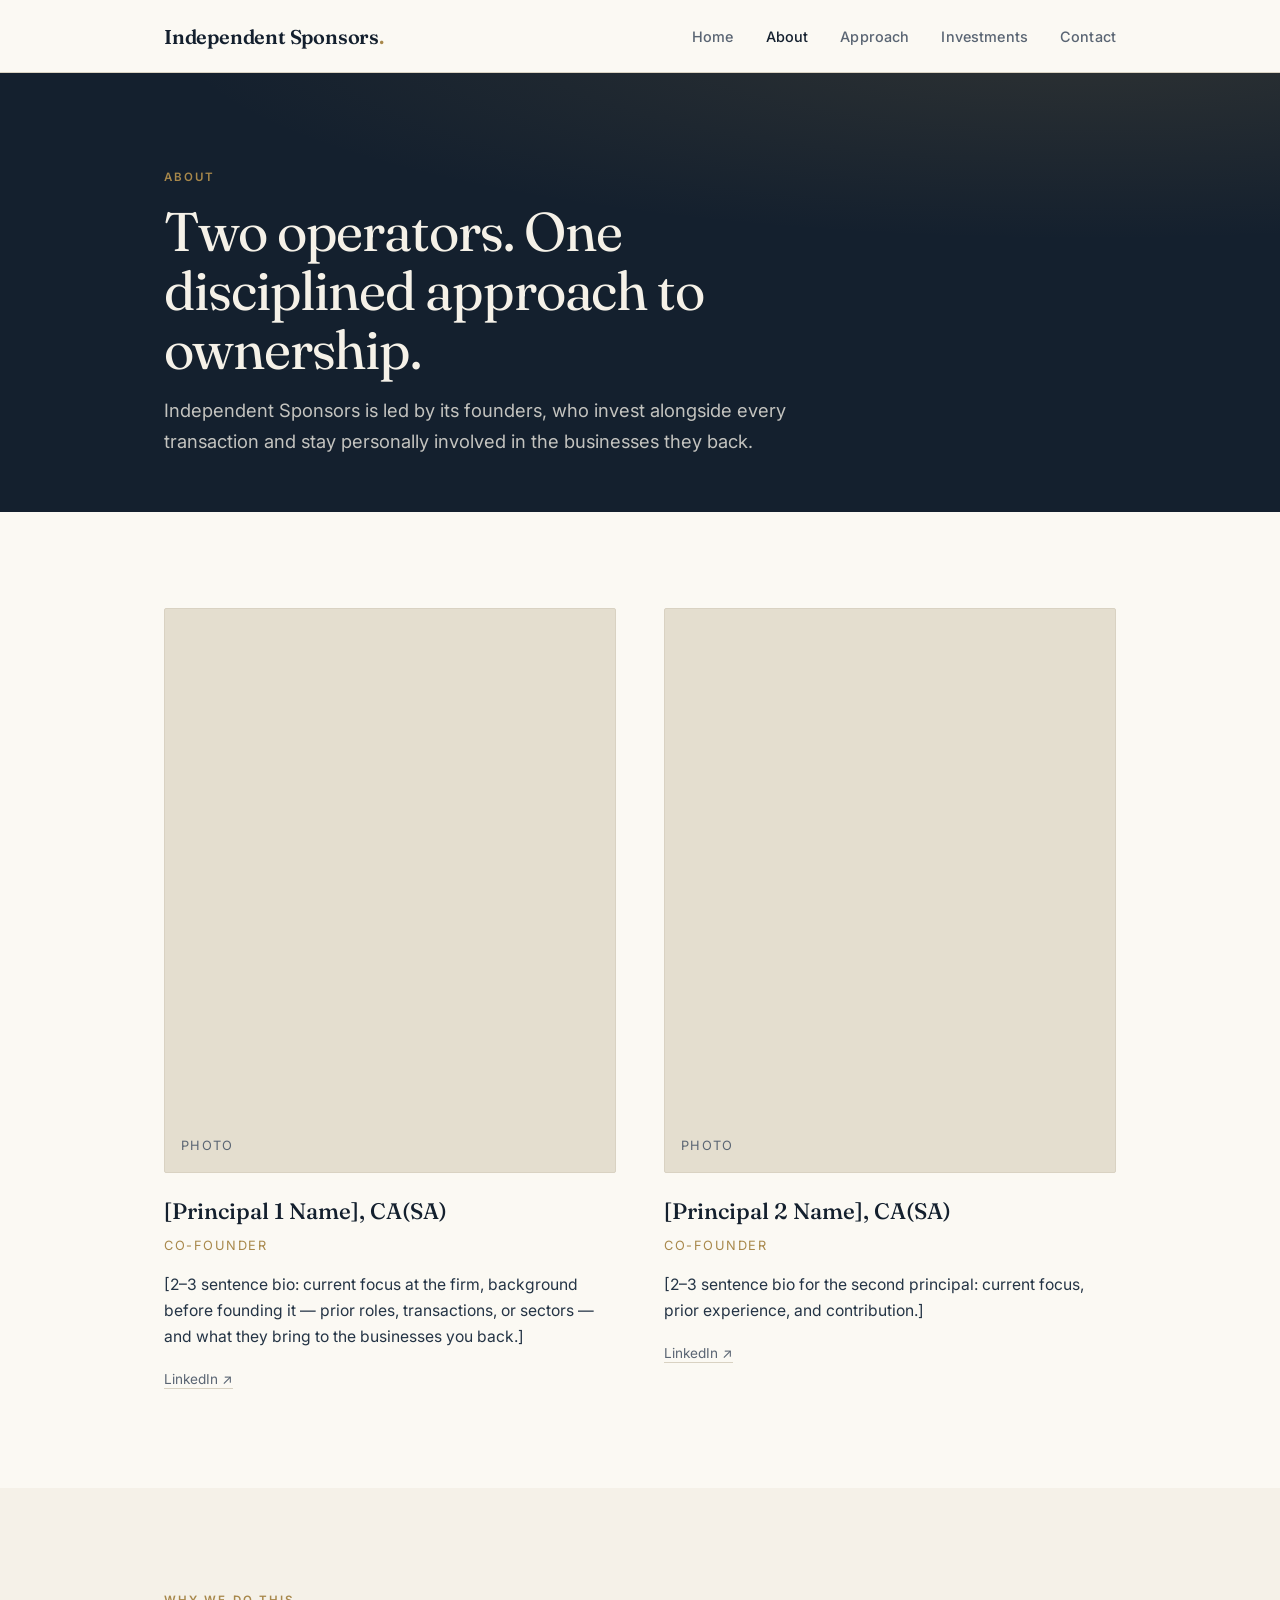
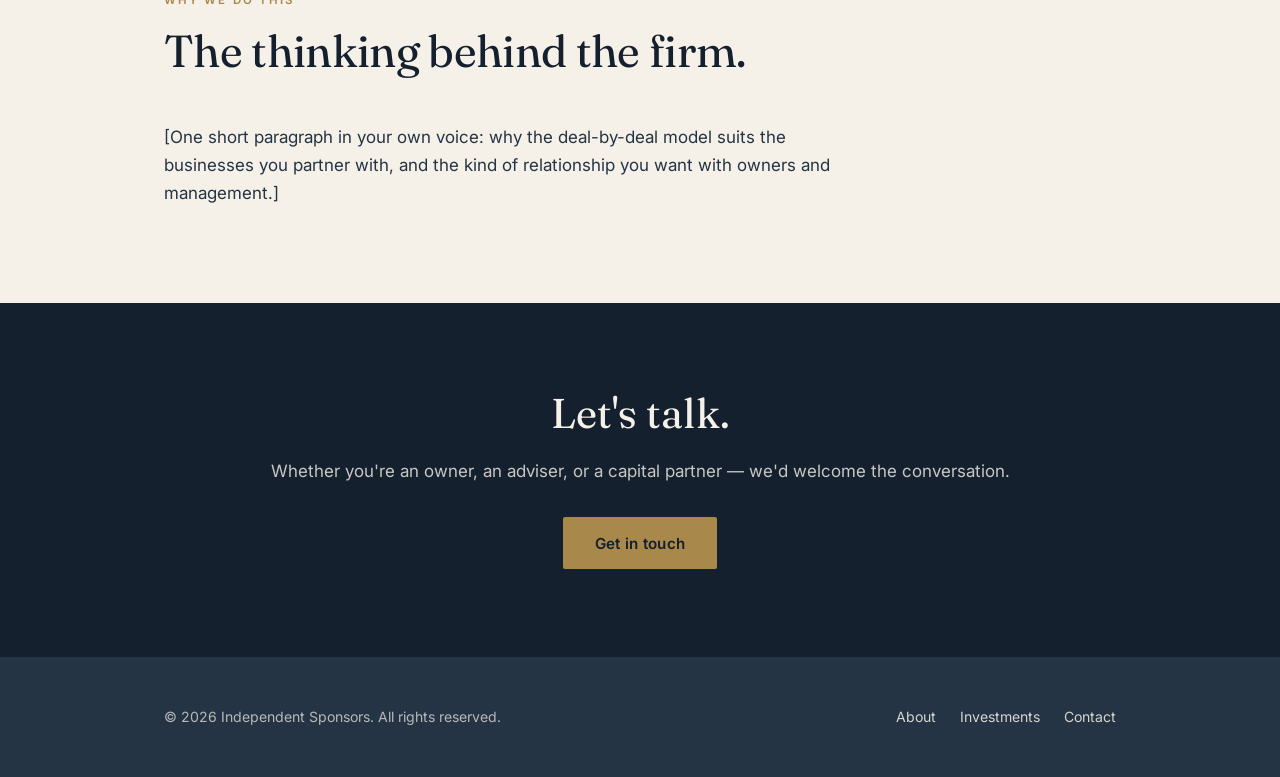
==== about.html @ 8bba622f "Add files via upload" ====
<!DOCTYPE html>
<html lang="en">
<head>
  <meta charset="UTF-8" />
  <meta name="viewport" content="width=device-width, initial-scale=1.0" />
  <title>About — Independent Sponsors</title>
  <meta name="description" content="Meet the principals behind Independent Sponsors, an independent sponsor led by two CA(SA) operators." />
  <link rel="preconnect" href="https://fonts.googleapis.com" />
  <link rel="preconnect" href="https://fonts.gstatic.com" crossorigin />
  <link href="https://fonts.googleapis.com/css2?family=Fraunces:ital,opsz,wght@0,9..144,400;0,9..144,500;0,9..144,600;1,9..144,400&family=Inter:wght@400;500;600&display=swap" rel="stylesheet" />
  <link rel="stylesheet" href="styles.css" />
</head>
<body>

  <header class="site-header">
    <div class="wrap nav">
      <a class="brand" href="index.html">Independent Sponsors<span>.</span></a>
      <button class="nav-toggle" aria-label="Menu" aria-expanded="false">&#9776;</button>
      <ul class="nav-links">
        <li><a href="index.html">Home</a></li>
        <li><a href="about.html" aria-current="page">About</a></li>
        <li><a href="approach.html">Approach</a></li>
        <li><a href="investments.html">Investments</a></li>
        <li><a href="contact.html">Contact</a></li>
      </ul>
    </div>
  </header>

  <div class="page-intro">
    <div class="wrap">
      <span class="eyebrow">About</span>
      <h1>Two operators. One disciplined approach to ownership.</h1>
      <p>Independent Sponsors is led by its founders, who invest alongside every transaction and stay personally involved in the businesses they back.</p>
    </div>
  </div>

  <!-- ============ PRINCIPALS ============ -->
  <section>
    <div class="wrap">
      <div class="people">

        <article class="person">
          <!-- To add a photo: set background-image inline, e.g.
               style="background-image:url('images/principal-1.jpg')" -->
          <div class="portrait">Photo</div>
          <h3>[Principal 1 Name], CA(SA)</h3>
          <p class="role">Co-Founder</p>
          <p>[2–3 sentence bio: current focus at the firm, background before founding it — prior roles, transactions, or sectors — and what they bring to the businesses you back.]</p>
          <a class="profile" href="#">LinkedIn &#8599;</a>
        </article>

        <article class="person">
          <div class="portrait">Photo</div>
          <h3>[Principal 2 Name], CA(SA)</h3>
          <p class="role">Co-Founder</p>
          <p>[2–3 sentence bio for the second principal: current focus, prior experience, and contribution.]</p>
          <a class="profile" href="#">LinkedIn &#8599;</a>
        </article>

      </div>
    </div>
  </section>

  <!-- ============ FIRM NARRATIVE ============ -->
  <section class="alt">
    <div class="wrap">
      <div class="section-head">
        <span class="eyebrow">Why we do this</span>
        <h2>The thinking behind the firm.</h2>
      </div>
      <div class="prose">
        <p>[One short paragraph in your own voice: why the deal-by-deal model suits the businesses you partner with, and the kind of relationship you want with owners and management.]</p>
      </div>
    </div>
  </section>

  <section class="cta-band">
    <div class="wrap">
      <h2>Let's talk.</h2>
      <p>Whether you're an owner, an adviser, or a capital partner — we'd welcome the conversation.</p>
      <a class="btn" href="contact.html">Get in touch</a>
    </div>
  </section>

  <footer class="site-footer">
    <div class="wrap footer-inner">
      <div>&copy; <span id="year"></span> Independent Sponsors. All rights reserved.</div>
      <ul class="footer-links">
        <li><a href="about.html">About</a></li>
        <li><a href="investments.html">Investments</a></li>
        <li><a href="contact.html">Contact</a></li>
      </ul>
    </div>
  </footer>

  <script src="main.js"></script>
  <script>document.getElementById("year").textContent = new Date().getFullYear();</script>
</body>
</html>
---- styles.css ----
/* =========================================================
   Independent Sponsor — shared styles
   Palette:  Ink #14202E · Parchment #F5F1E8 · Slate #5A6573
             Brass #A8884B · Mist #E4DECF · Paper #FBF9F3
   Type:     Fraunces (display serif) · Inter (body/utility)
   ========================================================= */

:root {
  --ink:       #14202E;
  --ink-soft:  #243445;
  --parchment: #F5F1E8;
  --paper:     #FBF9F3;
  --mist:      #E4DECF;
  --slate:     #5A6573;
  --brass:     #A8884B;
  --rule:      #D9D2C2;

  --maxw: 1080px;
  --gutter: clamp(1.25rem, 5vw, 4rem);

  --serif: "Fraunces", Georgia, "Times New Roman", serif;
  --sans:  "Inter", -apple-system, BlinkMacSystemFont, "Segoe UI", sans-serif;
}

* { box-sizing: border-box; margin: 0; padding: 0; }

html { scroll-behavior: smooth; }

body {
  font-family: var(--sans);
  color: var(--ink);
  background: var(--paper);
  line-height: 1.65;
  font-size: 17px;
  -webkit-font-smoothing: antialiased;
}

@media (prefers-reduced-motion: reduce) {
  html { scroll-behavior: auto; }
  * { animation: none !important; transition: none !important; }
}

/* ---------- Layout helpers ---------- */
.wrap { max-width: var(--maxw); margin-inline: auto; padding-inline: var(--gutter); }

.eyebrow {
  font-family: var(--sans);
  font-size: 0.72rem;
  font-weight: 600;
  letter-spacing: 0.18em;
  text-transform: uppercase;
  color: var(--brass);
  margin-bottom: 1rem;
  display: inline-block;
}

.rule { height: 1px; background: var(--rule); border: 0; margin: 0; }

/* ---------- Header / nav ---------- */
.site-header {
  position: sticky; top: 0; z-index: 50;
  background: color-mix(in srgb, var(--paper) 88%, transparent);
  backdrop-filter: blur(8px);
  border-bottom: 1px solid var(--rule);
}
.nav {
  display: flex; align-items: center; justify-content: space-between;
  height: 72px;
}
.brand {
  font-family: var(--serif);
  font-weight: 600;
  font-size: 1.25rem;
  letter-spacing: -0.01em;
  color: var(--ink);
  text-decoration: none;
}
.brand span { color: var(--brass); }
.nav-links { display: flex; gap: 2rem; list-style: none; align-items: center; }
.nav-links a {
  font-size: 0.9rem; font-weight: 500; color: var(--slate);
  text-decoration: none; letter-spacing: 0.01em;
  transition: color 0.2s ease;
}
.nav-links a:hover, .nav-links a[aria-current="page"] { color: var(--ink); }
.nav-toggle { display: none; background: none; border: 0; cursor: pointer; }

@media (max-width: 720px) {
  .nav-links {
    position: absolute; top: 72px; left: 0; right: 0;
    flex-direction: column; gap: 0;
    background: var(--paper); border-bottom: 1px solid var(--rule);
    max-height: 0; overflow: hidden; transition: max-height 0.3s ease;
  }
  .nav-links.open { max-height: 320px; }
  .nav-links li { width: 100%; border-top: 1px solid var(--rule); }
  .nav-links a { display: block; padding: 1rem var(--gutter); }
  .nav-toggle { display: block; font-size: 1.4rem; color: var(--ink); }
}

/* ---------- Hero ---------- */
.hero {
  background: var(--ink);
  color: var(--parchment);
  padding: clamp(4.5rem, 12vw, 8rem) 0 clamp(4rem, 10vw, 7rem);
  position: relative; overflow: hidden;
}
.hero::after {
  content: ""; position: absolute; inset: 0;
  background:
    radial-gradient(120% 80% at 85% -10%, rgba(168,136,75,0.18), transparent 60%);
  pointer-events: none;
}
.hero .eyebrow { color: var(--brass); }
.hero h1 {
  font-family: var(--serif);
  font-weight: 400;
  font-size: clamp(2.4rem, 6vw, 4.4rem);
  line-height: 1.05;
  letter-spacing: -0.02em;
  max-width: 16ch;
  margin-bottom: 1.5rem;
}
.hero h1 em { font-style: italic; color: var(--brass); }
.hero p.lede {
  font-size: clamp(1.05rem, 2vw, 1.3rem);
  color: color-mix(in srgb, var(--parchment) 82%, transparent);
  max-width: 52ch;
  line-height: 1.55;
}
.hero-meta {
  margin-top: 3rem; padding-top: 2rem;
  border-top: 1px solid rgba(245,241,232,0.18);
  display: flex; flex-wrap: wrap; gap: 2.5rem;
}
.hero-meta div { min-width: 0; }
.hero-meta dt {
  font-size: 0.72rem; letter-spacing: 0.16em; text-transform: uppercase;
  color: var(--brass); margin-bottom: 0.4rem;
}
.hero-meta dd { font-family: var(--serif); font-size: 1.15rem; }

/* ---------- Sections ---------- */
section { padding: clamp(3.5rem, 8vw, 6rem) 0; }
section.alt { background: var(--parchment); }

.section-head { max-width: 60ch; margin-bottom: 3rem; }
.section-head h2 {
  font-family: var(--serif); font-weight: 400;
  font-size: clamp(1.8rem, 4vw, 2.8rem);
  line-height: 1.1; letter-spacing: -0.015em;
  margin-bottom: 1rem;
}
.section-head p { color: var(--slate); font-size: 1.1rem; }

.prose p { max-width: 64ch; margin-bottom: 1.2rem; color: var(--ink-soft); }
.prose p:last-child { margin-bottom: 0; }

/* ---------- Principals ---------- */
.people { display: grid; grid-template-columns: repeat(2, 1fr); gap: 3rem; }
@media (max-width: 720px) { .people { grid-template-columns: 1fr; gap: 2.5rem; } }
.person .portrait {
  width: 100%; aspect-ratio: 4/5; border-radius: 2px;
  background: var(--mist) center/cover no-repeat;
  display: flex; align-items: flex-end; justify-content: flex-start;
  color: var(--slate); font-size: 0.8rem; letter-spacing: 0.1em;
  text-transform: uppercase; padding: 1rem; margin-bottom: 1.25rem;
  border: 1px solid var(--rule);
}
.person h3 { font-family: var(--serif); font-weight: 500; font-size: 1.4rem; }
.person .role {
  font-size: 0.8rem; letter-spacing: 0.12em; text-transform: uppercase;
  color: var(--brass); margin: 0.3rem 0 1rem;
}
.person p { color: var(--ink-soft); font-size: 0.98rem; margin-bottom: 0.9rem; }
.person a.profile {
  font-size: 0.85rem; color: var(--slate); text-decoration: none;
  border-bottom: 1px solid var(--rule); padding-bottom: 1px;
}
.person a.profile:hover { color: var(--ink); border-color: var(--brass); }

/* ---------- Criteria / facts grid ---------- */
.facts { display: grid; grid-template-columns: repeat(3, 1fr); gap: 1px;
  background: var(--rule); border: 1px solid var(--rule); }
@media (max-width: 720px) { .facts { grid-template-columns: 1fr; } }
.facts div { background: var(--paper); padding: 1.75rem; }
section.alt .facts div { background: var(--parchment); }
.facts dt {
  font-size: 0.72rem; letter-spacing: 0.14em; text-transform: uppercase;
  color: var(--brass); margin-bottom: 0.6rem;
}
.facts dd { font-family: var(--serif); font-size: 1.35rem; line-height: 1.25; }

/* ---------- Investments ---------- */
.deals { border-top: 1px solid var(--rule); }
.deal {
  display: grid; grid-template-columns: 1fr 2fr auto;
  gap: 1.5rem; align-items: baseline;
  padding: 1.75rem 0; border-bottom: 1px solid var(--rule);
}
@media (max-width: 720px) {
  .deal { grid-template-columns: 1fr; gap: 0.4rem; }
}
.deal h3 { font-family: var(--serif); font-weight: 500; font-size: 1.3rem; }
.deal .sector {
  font-size: 0.75rem; letter-spacing: 0.1em; text-transform: uppercase;
  color: var(--brass); margin-top: 0.25rem;
}
.deal p { color: var(--ink-soft); font-size: 0.98rem; }
.deal .status {
  font-size: 0.78rem; letter-spacing: 0.06em; text-transform: uppercase;
  color: var(--slate); white-space: nowrap; justify-self: end;
}
@media (max-width: 720px) { .deal .status { justify-self: start; margin-top: 0.3rem; } }

/* ---------- Steps / approach ---------- */
.steps { display: grid; grid-template-columns: repeat(3, 1fr); gap: 2.5rem; }
@media (max-width: 720px) { .steps { grid-template-columns: 1fr; gap: 2rem; } }
.step .num {
  font-family: var(--serif); font-size: 0.95rem; color: var(--brass);
  letter-spacing: 0.05em; margin-bottom: 0.75rem; display: block;
  border-top: 2px solid var(--brass); padding-top: 0.75rem; width: 100%;
}
.step h3 { font-family: var(--serif); font-weight: 500; font-size: 1.25rem; margin-bottom: 0.5rem; }
.step p { color: var(--ink-soft); font-size: 0.98rem; }

/* ---------- Contact ---------- */
.contact-grid {
  display: grid; grid-template-columns: 1.2fr 1fr; gap: 3rem; align-items: start;
}
@media (max-width: 720px) { .contact-grid { grid-template-columns: 1fr; gap: 2rem; } }
.contact-card {
  border: 1px solid var(--rule); border-radius: 2px; padding: 2rem;
  background: var(--paper);
}
.contact-card dl div { margin-bottom: 1.25rem; }
.contact-card dt {
  font-size: 0.72rem; letter-spacing: 0.14em; text-transform: uppercase;
  color: var(--brass); margin-bottom: 0.3rem;
}
.contact-card dd a { color: var(--ink); text-decoration: none; border-bottom: 1px solid var(--rule); }
.contact-card dd a:hover { border-color: var(--brass); }

/* ---------- CTA band ---------- */
.cta-band {
  background: var(--ink); color: var(--parchment);
  text-align: center; padding: clamp(3.5rem, 8vw, 5.5rem) 0;
}
.cta-band h2 {
  font-family: var(--serif); font-weight: 400;
  font-size: clamp(1.8rem, 4vw, 2.6rem); margin-bottom: 1.25rem;
  line-height: 1.1;
}
.cta-band p { color: color-mix(in srgb, var(--parchment) 80%, transparent); margin-bottom: 2rem; }
.btn {
  display: inline-block; font-family: var(--sans); font-weight: 600;
  font-size: 0.95rem; letter-spacing: 0.02em;
  background: var(--brass); color: var(--ink);
  padding: 0.85rem 2rem; border-radius: 2px; text-decoration: none;
  transition: transform 0.15s ease, background 0.2s ease;
}
.btn:hover { background: #b8975a; transform: translateY(-1px); }
.btn-ghost {
  background: transparent; color: var(--parchment);
  border: 1px solid rgba(245,241,232,0.35);
}
.btn-ghost:hover { background: rgba(245,241,232,0.08); }

/* ---------- Footer ---------- */
.site-footer {
  background: var(--ink-soft); color: color-mix(in srgb, var(--parchment) 70%, transparent);
  padding: 3rem 0; font-size: 0.88rem;
}
.footer-inner { display: flex; justify-content: space-between; flex-wrap: wrap; gap: 1.5rem; }
.footer-inner a { color: color-mix(in srgb, var(--parchment) 85%, transparent); text-decoration: none; }
.footer-inner a:hover { color: var(--brass); }
.footer-links { display: flex; gap: 1.5rem; list-style: none; }

/* ---------- Page intro (interior pages) ---------- */
.page-intro { background: var(--parchment); padding: clamp(3.5rem, 8vw, 5.5rem) 0 clamp(2.5rem, 5vw, 3.5rem); border-bottom: 1px solid var(--rule); }
.page-intro h1 {
  font-family: var(--serif); font-weight: 400;
  font-size: clamp(2.2rem, 5vw, 3.4rem); line-height: 1.08;
  letter-spacing: -0.02em; max-width: 18ch; margin-bottom: 1rem;
}
.page-intro p { color: var(--slate); font-size: 1.15rem; max-width: 56ch; }

a:focus-visible, button:focus-visible, .btn:focus-visible {
  outline: 2px solid var(--brass); outline-offset: 3px; border-radius: 2px;
}

/* =========================================================
   Interior page intros — dark band matching the homepage hero
   ========================================================= */
.page-intro {
  background: var(--ink);
  border-bottom: 0;
  position: relative; overflow: hidden;
}
.page-intro::after {
  content: ""; position: absolute; inset: 0;
  background: radial-gradient(120% 80% at 85% -10%, rgba(168,136,75,0.18), transparent 60%);
  pointer-events: none;
}
.page-intro .eyebrow { color: var(--brass); position: relative; }
.page-intro h1 { color: var(--parchment); position: relative; }
.page-intro p { color: color-mix(in srgb, var(--parchment) 78%, transparent); position: relative; }
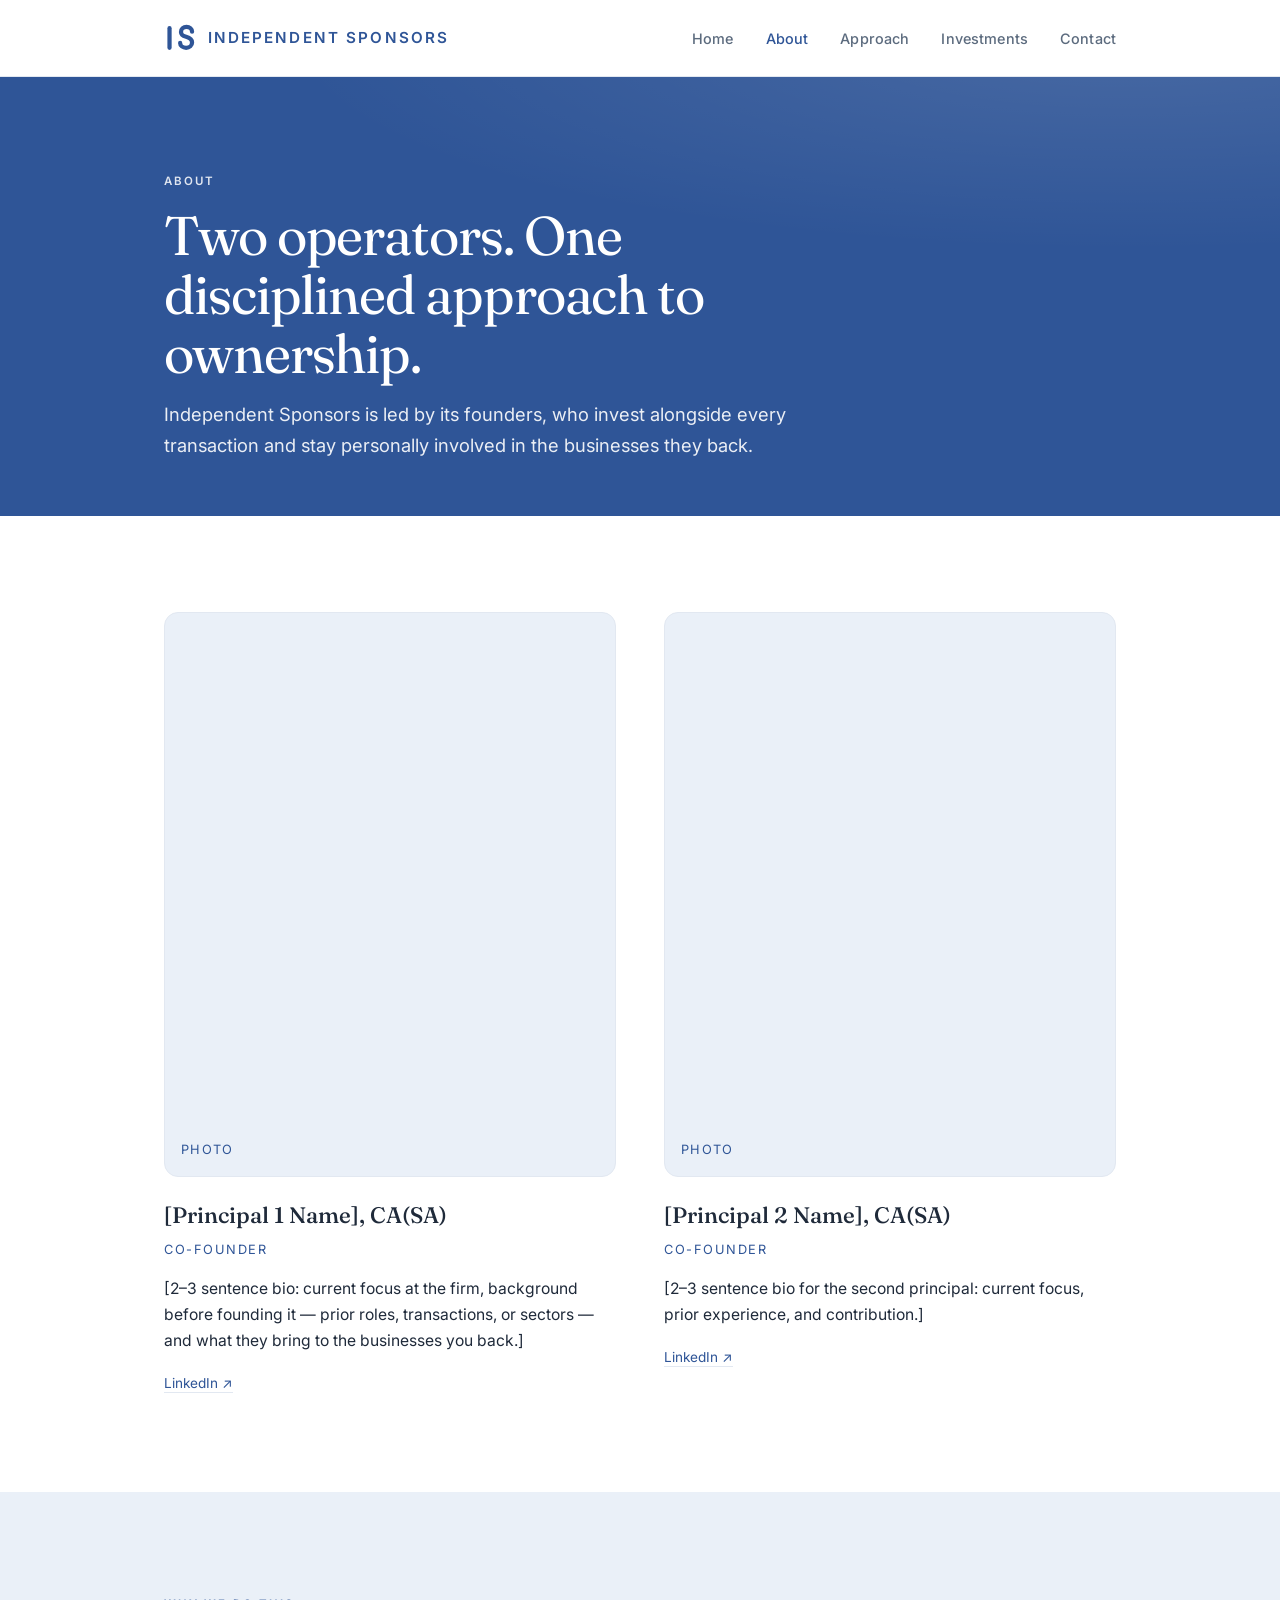
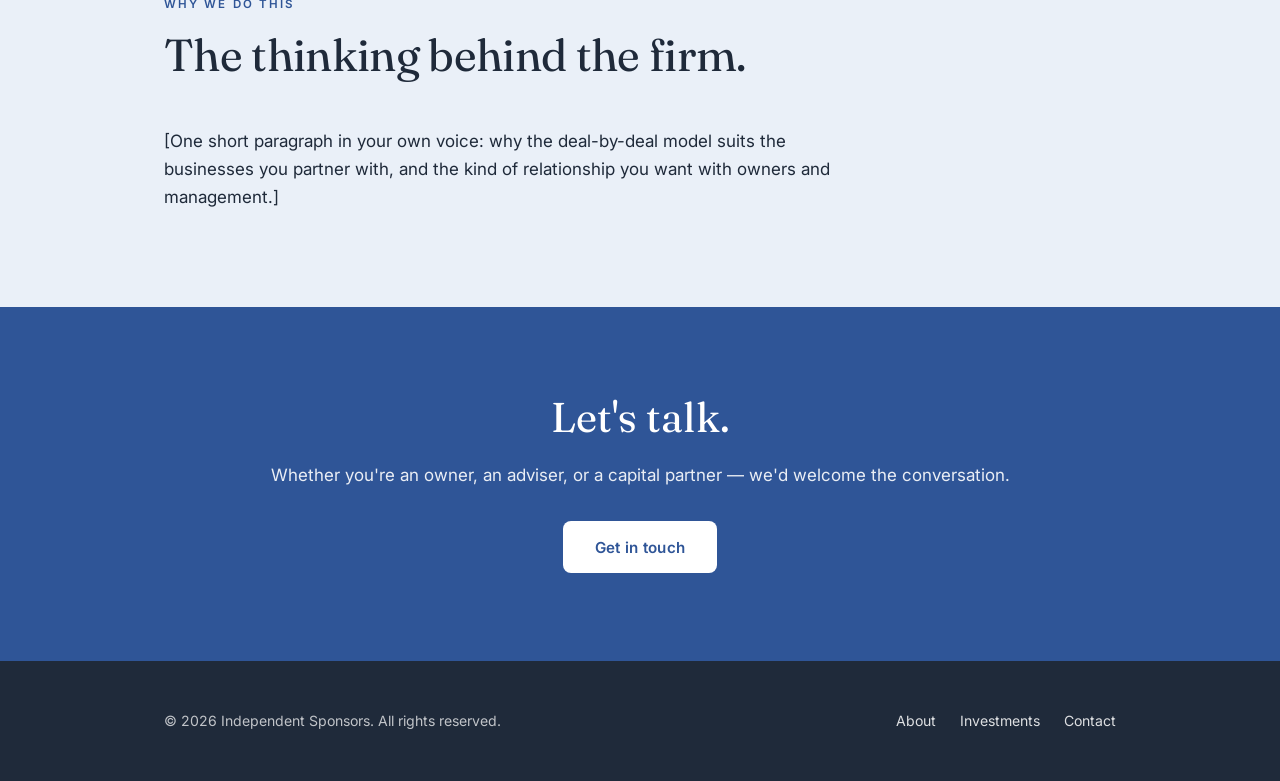
==== commit ba9edbbe: "Add files via upload" ====
--- a/about.html
+++ b/about.html
@@ -14,7 +14,7 @@
 
   <header class="site-header">
     <div class="wrap nav">
-      <a class="brand" href="index.html">Independent Sponsors<span>.</span></a>
+      <a class="brand" href="index.html"><svg class="monogram" viewBox="0 0 40 40" fill="none" xmlns="http://www.w3.org/2000/svg" aria-hidden="true"><rect x="4" y="6" width="5" height="28" rx="2.5" fill="#2F5597"/><path d="M33 12.5C33 9.5 30.3 7 26.5 7C22.7 7 20 9.5 20 12.8C20 16 22.4 17.6 26 18.6C29.8 19.7 33 21.2 33 25.2C33 28.8 30 31.5 26 31.5C22.2 31.5 19 29.2 19 25.8" stroke="#2F5597" stroke-width="5" stroke-linecap="round"/></svg><span class="wordmark">Independent Sponsors</span></a>
       <button class="nav-toggle" aria-label="Menu" aria-expanded="false">&#9776;</button>
       <ul class="nav-links">
         <li><a href="index.html">Home</a></li>
--- a/styles.css
+++ b/styles.css
@@ -1,35 +1,41 @@
 /* =========================================================
-   Independent Sponsor — shared styles
-   Palette:  Ink #14202E · Parchment #F5F1E8 · Slate #5A6573
-             Brass #A8884B · Mist #E4DECF · Paper #FBF9F3
-   Type:     Fraunces (display serif) · Inter (body/utility)
+   Independent Sponsors — shared styles
+   Brand-aligned palette (from email signature):
+     Blue      #2F5597   (primary)
+     Blue dark #224B91
+     Blue tint #EAF0F8   (soft section background)
+     Ink text  #1F2A3A
+     Slate     #5C6B7E   (muted text)
+     Line      #E2E8F1
+     White     #FFFFFF
+   Type:  Fraunces (display serif) · Inter (body/utility)
    ========================================================= */
 
 :root {
-  --ink:       #14202E;
-  --ink-soft:  #243445;
-  --parchment: #F5F1E8;
-  --paper:     #FBF9F3;
-  --mist:      #E4DECF;
-  --slate:     #5A6573;
-  --brass:     #A8884B;
-  --rule:      #D9D2C2;
+  --blue:      #2F5597;
+  --blue-dark: #224B91;
+  --blue-tint: #EAF0F8;
+  --ink:       #1F2A3A;
+  --slate:     #5C6B7E;
+  --line:      #E2E8F1;
+  --white:     #FFFFFF;
+  --paper:     #FFFFFF;
 
   --maxw: 1080px;
   --gutter: clamp(1.25rem, 5vw, 4rem);
+  --radius: 14px;
 
   --serif: "Fraunces", Georgia, "Times New Roman", serif;
   --sans:  "Inter", -apple-system, BlinkMacSystemFont, "Segoe UI", sans-serif;
 }
 
 * { box-sizing: border-box; margin: 0; padding: 0; }
-
 html { scroll-behavior: smooth; }
 
 body {
   font-family: var(--sans);
   color: var(--ink);
-  background: var(--paper);
+  background: var(--white);
   line-height: 1.65;
   font-size: 17px;
   -webkit-font-smoothing: antialiased;
@@ -49,164 +55,170 @@
   font-weight: 600;
   letter-spacing: 0.18em;
   text-transform: uppercase;
-  color: var(--brass);
+  color: var(--blue);
   margin-bottom: 1rem;
   display: inline-block;
 }
 
-.rule { height: 1px; background: var(--rule); border: 0; margin: 0; }
+.rule { height: 1px; background: var(--line); border: 0; margin: 0; }
 
 /* ---------- Header / nav ---------- */
 .site-header {
   position: sticky; top: 0; z-index: 50;
-  background: color-mix(in srgb, var(--paper) 88%, transparent);
+  background: rgba(255,255,255,0.92);
   backdrop-filter: blur(8px);
-  border-bottom: 1px solid var(--rule);
-}
-.nav {
-  display: flex; align-items: center; justify-content: space-between;
-  height: 72px;
-}
+  border-bottom: 1px solid var(--line);
+}
+.nav { display: flex; align-items: center; justify-content: space-between; height: 76px; }
+
 .brand {
-  font-family: var(--serif);
+  display: flex; align-items: center; gap: 0.6rem;
+  text-decoration: none; color: var(--blue);
+}
+.brand .monogram {
+  width: 34px; height: 34px; flex: none;
+}
+.brand .wordmark {
+  font-family: var(--sans);
   font-weight: 600;
-  font-size: 1.25rem;
-  letter-spacing: -0.01em;
-  color: var(--ink);
-  text-decoration: none;
-}
-.brand span { color: var(--brass); }
+  font-size: 0.95rem;
+  letter-spacing: 0.14em;
+  text-transform: uppercase;
+  color: var(--blue);
+  white-space: nowrap;
+}
+@media (max-width: 460px) { .brand .wordmark { font-size: 0.8rem; letter-spacing: 0.1em; } }
+
 .nav-links { display: flex; gap: 2rem; list-style: none; align-items: center; }
 .nav-links a {
   font-size: 0.9rem; font-weight: 500; color: var(--slate);
   text-decoration: none; letter-spacing: 0.01em;
   transition: color 0.2s ease;
 }
-.nav-links a:hover, .nav-links a[aria-current="page"] { color: var(--ink); }
+.nav-links a:hover, .nav-links a[aria-current="page"] { color: var(--blue); }
 .nav-toggle { display: none; background: none; border: 0; cursor: pointer; }
 
 @media (max-width: 720px) {
   .nav-links {
-    position: absolute; top: 72px; left: 0; right: 0;
+    position: absolute; top: 76px; left: 0; right: 0;
     flex-direction: column; gap: 0;
-    background: var(--paper); border-bottom: 1px solid var(--rule);
+    background: var(--white); border-bottom: 1px solid var(--line);
     max-height: 0; overflow: hidden; transition: max-height 0.3s ease;
   }
   .nav-links.open { max-height: 320px; }
-  .nav-links li { width: 100%; border-top: 1px solid var(--rule); }
+  .nav-links li { width: 100%; border-top: 1px solid var(--line); }
   .nav-links a { display: block; padding: 1rem var(--gutter); }
-  .nav-toggle { display: block; font-size: 1.4rem; color: var(--ink); }
+  .nav-toggle { display: block; font-size: 1.4rem; color: var(--blue); }
 }
 
 /* ---------- Hero ---------- */
 .hero {
-  background: var(--ink);
-  color: var(--parchment);
+  background: var(--blue);
+  color: #fff;
   padding: clamp(4.5rem, 12vw, 8rem) 0 clamp(4rem, 10vw, 7rem);
   position: relative; overflow: hidden;
 }
 .hero::after {
   content: ""; position: absolute; inset: 0;
-  background:
-    radial-gradient(120% 80% at 85% -10%, rgba(168,136,75,0.18), transparent 60%);
+  background: radial-gradient(120% 90% at 88% -10%, rgba(255,255,255,0.12), transparent 55%);
   pointer-events: none;
 }
-.hero .eyebrow { color: var(--brass); }
+.hero .eyebrow { color: rgba(255,255,255,0.85); }
 .hero h1 {
   font-family: var(--serif);
   font-weight: 400;
   font-size: clamp(2.4rem, 6vw, 4.4rem);
-  line-height: 1.05;
+  line-height: 1.06;
   letter-spacing: -0.02em;
   max-width: 16ch;
   margin-bottom: 1.5rem;
-}
-.hero h1 em { font-style: italic; color: var(--brass); }
+  position: relative;
+}
+.hero h1 em { font-style: italic; color: #fff; }
 .hero p.lede {
   font-size: clamp(1.05rem, 2vw, 1.3rem);
-  color: color-mix(in srgb, var(--parchment) 82%, transparent);
-  max-width: 52ch;
-  line-height: 1.55;
+  color: rgba(255,255,255,0.9);
+  max-width: 52ch; line-height: 1.55; position: relative;
 }
 .hero-meta {
   margin-top: 3rem; padding-top: 2rem;
-  border-top: 1px solid rgba(245,241,232,0.18);
-  display: flex; flex-wrap: wrap; gap: 2.5rem;
-}
-.hero-meta div { min-width: 0; }
+  border-top: 1px solid rgba(255,255,255,0.22);
+  display: flex; flex-wrap: wrap; gap: 2.5rem; position: relative;
+}
 .hero-meta dt {
   font-size: 0.72rem; letter-spacing: 0.16em; text-transform: uppercase;
-  color: var(--brass); margin-bottom: 0.4rem;
+  color: rgba(255,255,255,0.75); margin-bottom: 0.4rem;
 }
 .hero-meta dd { font-family: var(--serif); font-size: 1.15rem; }
 
 /* ---------- Sections ---------- */
 section { padding: clamp(3.5rem, 8vw, 6rem) 0; }
-section.alt { background: var(--parchment); }
+section.alt { background: var(--blue-tint); }
 
 .section-head { max-width: 60ch; margin-bottom: 3rem; }
 .section-head h2 {
   font-family: var(--serif); font-weight: 400;
   font-size: clamp(1.8rem, 4vw, 2.8rem);
   line-height: 1.1; letter-spacing: -0.015em;
-  margin-bottom: 1rem;
+  margin-bottom: 1rem; color: var(--ink);
 }
 .section-head p { color: var(--slate); font-size: 1.1rem; }
 
-.prose p { max-width: 64ch; margin-bottom: 1.2rem; color: var(--ink-soft); }
+.prose p { max-width: 64ch; margin-bottom: 1.2rem; color: var(--ink); }
 .prose p:last-child { margin-bottom: 0; }
 
 /* ---------- Principals ---------- */
 .people { display: grid; grid-template-columns: repeat(2, 1fr); gap: 3rem; }
 @media (max-width: 720px) { .people { grid-template-columns: 1fr; gap: 2.5rem; } }
 .person .portrait {
-  width: 100%; aspect-ratio: 4/5; border-radius: 2px;
-  background: var(--mist) center/cover no-repeat;
+  width: 100%; aspect-ratio: 4/5; border-radius: var(--radius);
+  background: var(--blue-tint) center/cover no-repeat;
   display: flex; align-items: flex-end; justify-content: flex-start;
-  color: var(--slate); font-size: 0.8rem; letter-spacing: 0.1em;
+  color: var(--blue); font-size: 0.8rem; letter-spacing: 0.1em;
   text-transform: uppercase; padding: 1rem; margin-bottom: 1.25rem;
-  border: 1px solid var(--rule);
-}
-.person h3 { font-family: var(--serif); font-weight: 500; font-size: 1.4rem; }
+  border: 1px solid var(--line);
+}
+.person h3 { font-family: var(--serif); font-weight: 500; font-size: 1.4rem; color: var(--ink); }
 .person .role {
   font-size: 0.8rem; letter-spacing: 0.12em; text-transform: uppercase;
-  color: var(--brass); margin: 0.3rem 0 1rem;
-}
-.person p { color: var(--ink-soft); font-size: 0.98rem; margin-bottom: 0.9rem; }
+  color: var(--blue); margin: 0.3rem 0 1rem;
+}
+.person p { color: var(--ink); font-size: 0.98rem; margin-bottom: 0.9rem; }
 .person a.profile {
-  font-size: 0.85rem; color: var(--slate); text-decoration: none;
-  border-bottom: 1px solid var(--rule); padding-bottom: 1px;
-}
-.person a.profile:hover { color: var(--ink); border-color: var(--brass); }
+  font-size: 0.85rem; color: var(--blue); text-decoration: none;
+  border-bottom: 1px solid var(--line); padding-bottom: 1px;
+}
+.person a.profile:hover { border-color: var(--blue); }
 
 /* ---------- Criteria / facts grid ---------- */
-.facts { display: grid; grid-template-columns: repeat(3, 1fr); gap: 1px;
-  background: var(--rule); border: 1px solid var(--rule); }
+.facts {
+  display: grid; grid-template-columns: repeat(3, 1fr); gap: 1px;
+  background: var(--line); border: 1px solid var(--line);
+  border-radius: var(--radius); overflow: hidden;
+}
 @media (max-width: 720px) { .facts { grid-template-columns: 1fr; } }
-.facts div { background: var(--paper); padding: 1.75rem; }
-section.alt .facts div { background: var(--parchment); }
+.facts div { background: var(--white); padding: 1.75rem; }
+section.alt .facts div { background: var(--white); }
 .facts dt {
   font-size: 0.72rem; letter-spacing: 0.14em; text-transform: uppercase;
-  color: var(--brass); margin-bottom: 0.6rem;
-}
-.facts dd { font-family: var(--serif); font-size: 1.35rem; line-height: 1.25; }
+  color: var(--blue); margin-bottom: 0.6rem;
+}
+.facts dd { font-family: var(--serif); font-size: 1.35rem; line-height: 1.25; color: var(--ink); }
 
 /* ---------- Investments ---------- */
-.deals { border-top: 1px solid var(--rule); }
+.deals { border-top: 1px solid var(--line); }
 .deal {
   display: grid; grid-template-columns: 1fr 2fr auto;
   gap: 1.5rem; align-items: baseline;
-  padding: 1.75rem 0; border-bottom: 1px solid var(--rule);
-}
-@media (max-width: 720px) {
-  .deal { grid-template-columns: 1fr; gap: 0.4rem; }
-}
-.deal h3 { font-family: var(--serif); font-weight: 500; font-size: 1.3rem; }
+  padding: 1.75rem 0; border-bottom: 1px solid var(--line);
+}
+@media (max-width: 720px) { .deal { grid-template-columns: 1fr; gap: 0.4rem; } }
+.deal h3 { font-family: var(--serif); font-weight: 500; font-size: 1.3rem; color: var(--ink); }
 .deal .sector {
   font-size: 0.75rem; letter-spacing: 0.1em; text-transform: uppercase;
-  color: var(--brass); margin-top: 0.25rem;
-}
-.deal p { color: var(--ink-soft); font-size: 0.98rem; }
+  color: var(--blue); margin-top: 0.25rem;
+}
+.deal p { color: var(--ink); font-size: 0.98rem; }
 .deal .status {
   font-size: 0.78rem; letter-spacing: 0.06em; text-transform: uppercase;
   color: var(--slate); white-space: nowrap; justify-self: end;
@@ -217,91 +229,77 @@
 .steps { display: grid; grid-template-columns: repeat(3, 1fr); gap: 2.5rem; }
 @media (max-width: 720px) { .steps { grid-template-columns: 1fr; gap: 2rem; } }
 .step .num {
-  font-family: var(--serif); font-size: 0.95rem; color: var(--brass);
+  font-family: var(--serif); font-size: 0.95rem; color: var(--blue);
   letter-spacing: 0.05em; margin-bottom: 0.75rem; display: block;
-  border-top: 2px solid var(--brass); padding-top: 0.75rem; width: 100%;
-}
-.step h3 { font-family: var(--serif); font-weight: 500; font-size: 1.25rem; margin-bottom: 0.5rem; }
-.step p { color: var(--ink-soft); font-size: 0.98rem; }
+  border-top: 2px solid var(--blue); padding-top: 0.75rem; width: 100%;
+}
+.step h3 { font-family: var(--serif); font-weight: 500; font-size: 1.25rem; margin-bottom: 0.5rem; color: var(--ink); }
+.step p { color: var(--ink); font-size: 0.98rem; }
 
 /* ---------- Contact ---------- */
-.contact-grid {
-  display: grid; grid-template-columns: 1.2fr 1fr; gap: 3rem; align-items: start;
-}
+.contact-grid { display: grid; grid-template-columns: 1.2fr 1fr; gap: 3rem; align-items: start; }
 @media (max-width: 720px) { .contact-grid { grid-template-columns: 1fr; gap: 2rem; } }
 .contact-card {
-  border: 1px solid var(--rule); border-radius: 2px; padding: 2rem;
-  background: var(--paper);
+  border: 1px solid var(--line); border-radius: var(--radius); padding: 2rem;
+  background: var(--white);
 }
 .contact-card dl div { margin-bottom: 1.25rem; }
 .contact-card dt {
   font-size: 0.72rem; letter-spacing: 0.14em; text-transform: uppercase;
-  color: var(--brass); margin-bottom: 0.3rem;
-}
-.contact-card dd a { color: var(--ink); text-decoration: none; border-bottom: 1px solid var(--rule); }
-.contact-card dd a:hover { border-color: var(--brass); }
+  color: var(--blue); margin-bottom: 0.3rem;
+}
+.contact-card dd a { color: var(--ink); text-decoration: none; border-bottom: 1px solid var(--line); }
+.contact-card dd a:hover { border-color: var(--blue); }
 
 /* ---------- CTA band ---------- */
 .cta-band {
-  background: var(--ink); color: var(--parchment);
+  background: var(--blue); color: #fff;
   text-align: center; padding: clamp(3.5rem, 8vw, 5.5rem) 0;
 }
 .cta-band h2 {
   font-family: var(--serif); font-weight: 400;
-  font-size: clamp(1.8rem, 4vw, 2.6rem); margin-bottom: 1.25rem;
-  line-height: 1.1;
-}
-.cta-band p { color: color-mix(in srgb, var(--parchment) 80%, transparent); margin-bottom: 2rem; }
+  font-size: clamp(1.8rem, 4vw, 2.6rem); margin-bottom: 1.25rem; line-height: 1.1;
+}
+.cta-band p { color: rgba(255,255,255,0.9); margin-bottom: 2rem; }
 .btn {
   display: inline-block; font-family: var(--sans); font-weight: 600;
   font-size: 0.95rem; letter-spacing: 0.02em;
-  background: var(--brass); color: var(--ink);
-  padding: 0.85rem 2rem; border-radius: 2px; text-decoration: none;
+  background: #fff; color: var(--blue);
+  padding: 0.85rem 2rem; border-radius: 8px; text-decoration: none;
   transition: transform 0.15s ease, background 0.2s ease;
 }
-.btn:hover { background: #b8975a; transform: translateY(-1px); }
-.btn-ghost {
-  background: transparent; color: var(--parchment);
-  border: 1px solid rgba(245,241,232,0.35);
-}
-.btn-ghost:hover { background: rgba(245,241,232,0.08); }
+.btn:hover { background: var(--blue-tint); transform: translateY(-1px); }
 
 /* ---------- Footer ---------- */
 .site-footer {
-  background: var(--ink-soft); color: color-mix(in srgb, var(--parchment) 70%, transparent);
+  background: var(--ink); color: rgba(255,255,255,0.72);
   padding: 3rem 0; font-size: 0.88rem;
 }
 .footer-inner { display: flex; justify-content: space-between; flex-wrap: wrap; gap: 1.5rem; }
-.footer-inner a { color: color-mix(in srgb, var(--parchment) 85%, transparent); text-decoration: none; }
-.footer-inner a:hover { color: var(--brass); }
+.footer-inner a { color: rgba(255,255,255,0.85); text-decoration: none; }
+.footer-inner a:hover { color: #fff; }
 .footer-links { display: flex; gap: 1.5rem; list-style: none; }
 
-/* ---------- Page intro (interior pages) ---------- */
-.page-intro { background: var(--parchment); padding: clamp(3.5rem, 8vw, 5.5rem) 0 clamp(2.5rem, 5vw, 3.5rem); border-bottom: 1px solid var(--rule); }
+/* ---------- Interior page intro (blue band, matches hero) ---------- */
+.page-intro {
+  background: var(--blue); color: #fff;
+  padding: clamp(3.5rem, 8vw, 5.5rem) 0 clamp(2.5rem, 5vw, 3.5rem);
+  position: relative; overflow: hidden;
+}
+.page-intro::after {
+  content: ""; position: absolute; inset: 0;
+  background: radial-gradient(120% 90% at 88% -10%, rgba(255,255,255,0.12), transparent 55%);
+  pointer-events: none;
+}
+.page-intro .eyebrow { color: rgba(255,255,255,0.85); position: relative; }
 .page-intro h1 {
   font-family: var(--serif); font-weight: 400;
   font-size: clamp(2.2rem, 5vw, 3.4rem); line-height: 1.08;
   letter-spacing: -0.02em; max-width: 18ch; margin-bottom: 1rem;
-}
-.page-intro p { color: var(--slate); font-size: 1.15rem; max-width: 56ch; }
+  color: #fff; position: relative;
+}
+.page-intro p { color: rgba(255,255,255,0.9); font-size: 1.15rem; max-width: 56ch; position: relative; }
 
 a:focus-visible, button:focus-visible, .btn:focus-visible {
-  outline: 2px solid var(--brass); outline-offset: 3px; border-radius: 2px;
-}
-
-/* =========================================================
-   Interior page intros — dark band matching the homepage hero
-   ========================================================= */
-.page-intro {
-  background: var(--ink);
-  border-bottom: 0;
-  position: relative; overflow: hidden;
-}
-.page-intro::after {
-  content: ""; position: absolute; inset: 0;
-  background: radial-gradient(120% 80% at 85% -10%, rgba(168,136,75,0.18), transparent 60%);
-  pointer-events: none;
-}
-.page-intro .eyebrow { color: var(--brass); position: relative; }
-.page-intro h1 { color: var(--parchment); position: relative; }
-.page-intro p { color: color-mix(in srgb, var(--parchment) 78%, transparent); position: relative; }
+  outline: 2px solid var(--blue); outline-offset: 3px; border-radius: 2px;
+}
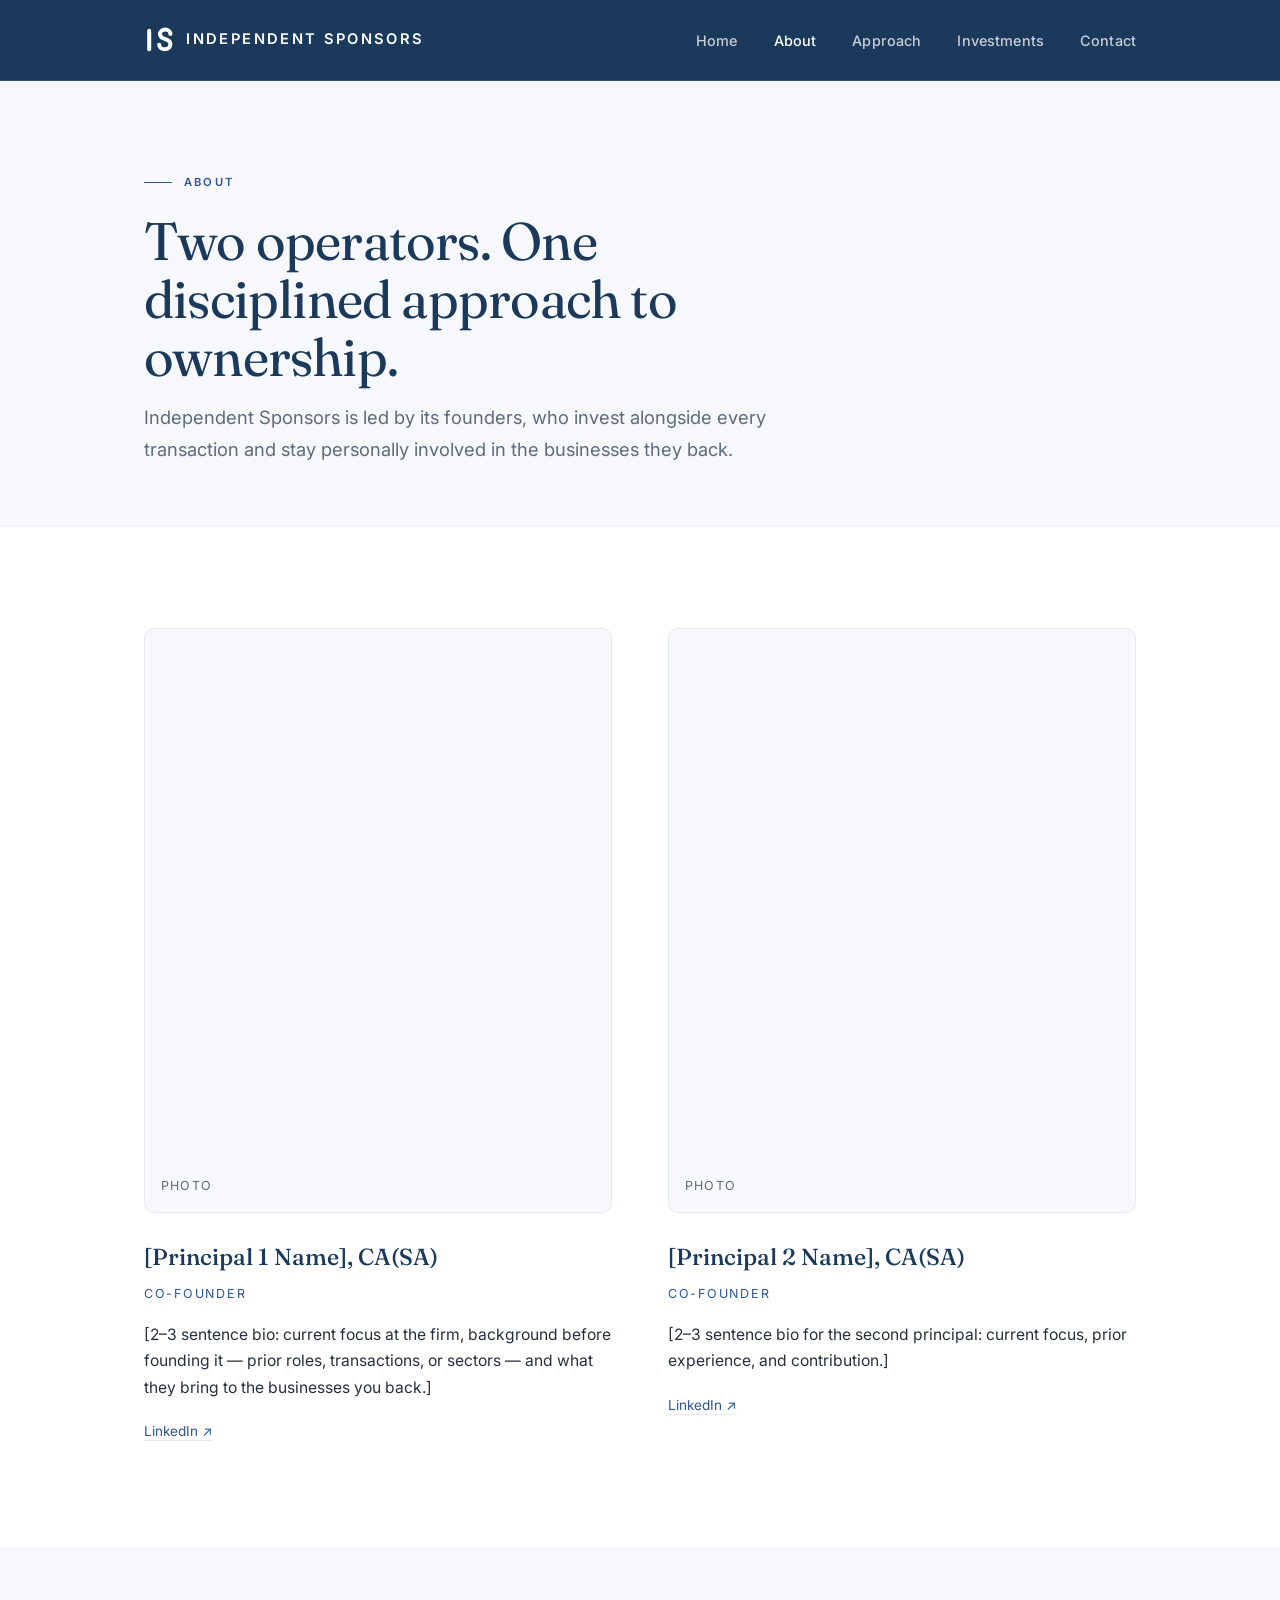
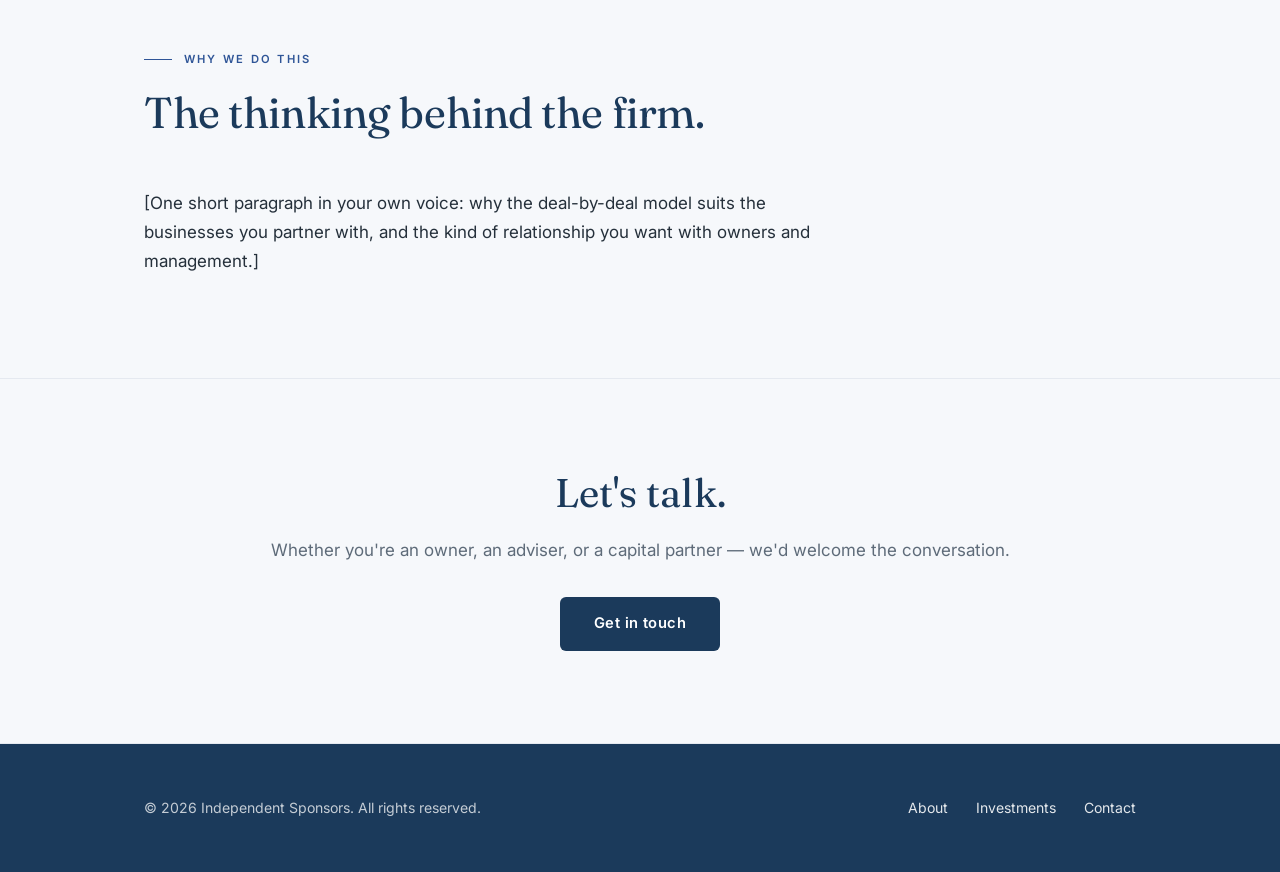
==== commit 49d50139: "Add files via upload" ====
--- a/about.html
+++ b/about.html
@@ -14,7 +14,7 @@
 
   <header class="site-header">
     <div class="wrap nav">
-      <a class="brand" href="index.html"><svg class="monogram" viewBox="0 0 40 40" fill="none" xmlns="http://www.w3.org/2000/svg" aria-hidden="true"><rect x="4" y="6" width="5" height="28" rx="2.5" fill="#2F5597"/><path d="M33 12.5C33 9.5 30.3 7 26.5 7C22.7 7 20 9.5 20 12.8C20 16 22.4 17.6 26 18.6C29.8 19.7 33 21.2 33 25.2C33 28.8 30 31.5 26 31.5C22.2 31.5 19 29.2 19 25.8" stroke="#2F5597" stroke-width="5" stroke-linecap="round"/></svg><span class="wordmark">Independent Sponsors</span></a>
+      <a class="brand" href="index.html"><svg class="monogram" viewBox="0 0 40 40" fill="none" xmlns="http://www.w3.org/2000/svg" aria-hidden="true"><rect x="4" y="6" width="5" height="28" rx="2.5" fill="#FFFFFF"/><path d="M33 12.5C33 9.5 30.3 7 26.5 7C22.7 7 20 9.5 20 12.8C20 16 22.4 17.6 26 18.6C29.8 19.7 33 21.2 33 25.2C33 28.8 30 31.5 26 31.5C22.2 31.5 19 29.2 19 25.8" stroke="#FFFFFF" stroke-width="5" stroke-linecap="round"/></svg><span class="wordmark">Independent Sponsors</span></a>
       <button class="nav-toggle" aria-label="Menu" aria-expanded="false">&#9776;</button>
       <ul class="nav-links">
         <li><a href="index.html">Home</a></li>
--- a/styles.css
+++ b/styles.css
@@ -1,29 +1,31 @@
 /* =========================================================
    Independent Sponsors — shared styles
-   Brand-aligned palette (from email signature):
-     Blue      #2F5597   (primary)
-     Blue dark #224B91
-     Blue tint #EAF0F8   (soft section background)
-     Ink text  #1F2A3A
-     Slate     #5C6B7E   (muted text)
-     Line      #E2E8F1
+   Classic, restrained palette. Blue used as accent, not as
+   large colour fields. Light backgrounds, dark headlines.
+     Navy      #1B3A5B   (headlines, footer)
+     Blue      #2F5597   (brand accent, links, small marks)
+     Blue deep #21406E
+     Cloud     #F6F8FB   (soft section background)
+     Ink       #25303B   (body text)
+     Slate     #5E6B79   (muted text)
+     Line      #E5E9F0
      White     #FFFFFF
    Type:  Fraunces (display serif) · Inter (body/utility)
    ========================================================= */
 
 :root {
+  --navy:      #1B3A5B;
   --blue:      #2F5597;
-  --blue-dark: #224B91;
-  --blue-tint: #EAF0F8;
-  --ink:       #1F2A3A;
-  --slate:     #5C6B7E;
-  --line:      #E2E8F1;
+  --blue-deep: #21406E;
+  --cloud:     #F6F8FB;
+  --ink:       #25303B;
+  --slate:     #5E6B79;
+  --line:      #E5E9F0;
   --white:     #FFFFFF;
-  --paper:     #FFFFFF;
-
-  --maxw: 1080px;
-  --gutter: clamp(1.25rem, 5vw, 4rem);
-  --radius: 14px;
+
+  --maxw: 1120px;
+  --gutter: clamp(1.25rem, 5vw, 4.5rem);
+  --radius: 10px;
 
   --serif: "Fraunces", Georgia, "Times New Roman", serif;
   --sans:  "Inter", -apple-system, BlinkMacSystemFont, "Segoe UI", sans-serif;
@@ -36,7 +38,7 @@
   font-family: var(--sans);
   color: var(--ink);
   background: var(--white);
-  line-height: 1.65;
+  line-height: 1.7;
   font-size: 17px;
   -webkit-font-smoothing: antialiased;
 }
@@ -51,12 +53,16 @@
 
 .eyebrow {
   font-family: var(--sans);
-  font-size: 0.72rem;
+  font-size: 0.7rem;
   font-weight: 600;
-  letter-spacing: 0.18em;
+  letter-spacing: 0.2em;
   text-transform: uppercase;
   color: var(--blue);
-  margin-bottom: 1rem;
+  margin-bottom: 1.25rem;
+  display: flex; align-items: center; gap: 0.75rem;
+}
+.eyebrow::before {
+  content: ""; width: 28px; height: 1px; background: var(--blue);
   display: inline-block;
 }
 
@@ -65,123 +71,111 @@
 /* ---------- Header / nav ---------- */
 .site-header {
   position: sticky; top: 0; z-index: 50;
-  background: rgba(255,255,255,0.92);
-  backdrop-filter: blur(8px);
-  border-bottom: 1px solid var(--line);
-}
-.nav { display: flex; align-items: center; justify-content: space-between; height: 76px; }
-
-.brand {
-  display: flex; align-items: center; gap: 0.6rem;
-  text-decoration: none; color: var(--blue);
-}
-.brand .monogram {
-  width: 34px; height: 34px; flex: none;
-}
+  background: var(--navy);
+  border-bottom: 1px solid rgba(255,255,255,0.1);
+}
+.nav { display: flex; align-items: center; justify-content: space-between; height: 80px; }
+
+.brand { display: flex; align-items: center; gap: 0.65rem; text-decoration: none; }
+.brand .monogram { width: 32px; height: 32px; flex: none; }
 .brand .wordmark {
   font-family: var(--sans);
   font-weight: 600;
-  font-size: 0.95rem;
-  letter-spacing: 0.14em;
+  font-size: 0.92rem;
+  letter-spacing: 0.16em;
   text-transform: uppercase;
-  color: var(--blue);
+  color: #fff;
   white-space: nowrap;
 }
-@media (max-width: 460px) { .brand .wordmark { font-size: 0.8rem; letter-spacing: 0.1em; } }
-
-.nav-links { display: flex; gap: 2rem; list-style: none; align-items: center; }
+@media (max-width: 460px) { .brand .wordmark { font-size: 0.78rem; letter-spacing: 0.1em; } }
+
+.nav-links { display: flex; gap: 2.25rem; list-style: none; align-items: center; }
 .nav-links a {
-  font-size: 0.9rem; font-weight: 500; color: var(--slate);
+  font-size: 0.9rem; font-weight: 500; color: rgba(255,255,255,0.75);
   text-decoration: none; letter-spacing: 0.01em;
   transition: color 0.2s ease;
 }
-.nav-links a:hover, .nav-links a[aria-current="page"] { color: var(--blue); }
+.nav-links a:hover, .nav-links a[aria-current="page"] { color: #fff; }
 .nav-toggle { display: none; background: none; border: 0; cursor: pointer; }
 
 @media (max-width: 720px) {
+  .nav-toggle { display: block; font-size: 1.4rem; color: #fff; }
   .nav-links {
-    position: absolute; top: 76px; left: 0; right: 0;
+    position: absolute; top: 80px; left: 0; right: 0;
     flex-direction: column; gap: 0;
-    background: var(--white); border-bottom: 1px solid var(--line);
+    background: var(--navy); border-bottom: 1px solid rgba(255,255,255,0.1);
     max-height: 0; overflow: hidden; transition: max-height 0.3s ease;
   }
   .nav-links.open { max-height: 320px; }
-  .nav-links li { width: 100%; border-top: 1px solid var(--line); }
+  .nav-links li { width: 100%; border-top: 1px solid rgba(255,255,255,0.1); }
   .nav-links a { display: block; padding: 1rem var(--gutter); }
-  .nav-toggle { display: block; font-size: 1.4rem; color: var(--blue); }
-}
-
-/* ---------- Hero ---------- */
+}
+
+/* ---------- Hero (light, dark text — the key change) ---------- */
 .hero {
-  background: var(--blue);
-  color: #fff;
-  padding: clamp(4.5rem, 12vw, 8rem) 0 clamp(4rem, 10vw, 7rem);
-  position: relative; overflow: hidden;
-}
-.hero::after {
-  content: ""; position: absolute; inset: 0;
-  background: radial-gradient(120% 90% at 88% -10%, rgba(255,255,255,0.12), transparent 55%);
-  pointer-events: none;
-}
-.hero .eyebrow { color: rgba(255,255,255,0.85); }
+  background: var(--cloud);
+  color: var(--ink);
+  padding: clamp(4.5rem, 11vw, 8rem) 0 clamp(4rem, 9vw, 6.5rem);
+  border-bottom: 1px solid var(--line);
+}
 .hero h1 {
   font-family: var(--serif);
   font-weight: 400;
-  font-size: clamp(2.4rem, 6vw, 4.4rem);
-  line-height: 1.06;
-  letter-spacing: -0.02em;
-  max-width: 16ch;
-  margin-bottom: 1.5rem;
-  position: relative;
-}
-.hero h1 em { font-style: italic; color: #fff; }
+  font-size: clamp(2.3rem, 5.5vw, 4rem);
+  line-height: 1.08;
+  letter-spacing: -0.015em;
+  color: var(--navy);
+  max-width: 17ch;
+  margin-bottom: 1.75rem;
+}
+.hero h1 em { font-style: italic; color: var(--blue); }
 .hero p.lede {
-  font-size: clamp(1.05rem, 2vw, 1.3rem);
-  color: rgba(255,255,255,0.9);
-  max-width: 52ch; line-height: 1.55; position: relative;
+  font-size: clamp(1.05rem, 1.8vw, 1.25rem);
+  color: var(--slate);
+  max-width: 54ch; line-height: 1.6;
 }
 .hero-meta {
-  margin-top: 3rem; padding-top: 2rem;
-  border-top: 1px solid rgba(255,255,255,0.22);
-  display: flex; flex-wrap: wrap; gap: 2.5rem; position: relative;
+  margin-top: 3.5rem; padding-top: 2rem;
+  border-top: 1px solid var(--line);
+  display: flex; flex-wrap: wrap; gap: 3rem;
 }
 .hero-meta dt {
-  font-size: 0.72rem; letter-spacing: 0.16em; text-transform: uppercase;
-  color: rgba(255,255,255,0.75); margin-bottom: 0.4rem;
-}
-.hero-meta dd { font-family: var(--serif); font-size: 1.15rem; }
+  font-size: 0.7rem; letter-spacing: 0.18em; text-transform: uppercase;
+  color: var(--blue); margin-bottom: 0.5rem;
+}
+.hero-meta dd { font-family: var(--serif); font-size: 1.2rem; color: var(--navy); }
 
 /* ---------- Sections ---------- */
-section { padding: clamp(3.5rem, 8vw, 6rem) 0; }
-section.alt { background: var(--blue-tint); }
-
-.section-head { max-width: 60ch; margin-bottom: 3rem; }
+section { padding: clamp(3.75rem, 8vw, 6.5rem) 0; }
+section.alt { background: var(--cloud); }
+
+.section-head { max-width: 60ch; margin-bottom: 3.25rem; }
 .section-head h2 {
   font-family: var(--serif); font-weight: 400;
-  font-size: clamp(1.8rem, 4vw, 2.8rem);
-  line-height: 1.1; letter-spacing: -0.015em;
-  margin-bottom: 1rem; color: var(--ink);
+  font-size: clamp(1.8rem, 3.8vw, 2.7rem);
+  line-height: 1.12; letter-spacing: -0.01em;
+  margin-bottom: 1rem; color: var(--navy);
 }
 .section-head p { color: var(--slate); font-size: 1.1rem; }
 
-.prose p { max-width: 64ch; margin-bottom: 1.2rem; color: var(--ink); }
+.prose p { max-width: 64ch; margin-bottom: 1.3rem; color: var(--ink); }
 .prose p:last-child { margin-bottom: 0; }
 
 /* ---------- Principals ---------- */
-.people { display: grid; grid-template-columns: repeat(2, 1fr); gap: 3rem; }
+.people { display: grid; grid-template-columns: repeat(2, 1fr); gap: 3.5rem; }
 @media (max-width: 720px) { .people { grid-template-columns: 1fr; gap: 2.5rem; } }
 .person .portrait {
   width: 100%; aspect-ratio: 4/5; border-radius: var(--radius);
-  background: var(--blue-tint) center/cover no-repeat;
+  background: var(--cloud) center/cover no-repeat;
   display: flex; align-items: flex-end; justify-content: flex-start;
-  color: var(--blue); font-size: 0.8rem; letter-spacing: 0.1em;
-  text-transform: uppercase; padding: 1rem; margin-bottom: 1.25rem;
+  color: var(--slate); font-size: 0.78rem; letter-spacing: 0.1em;
+  text-transform: uppercase; padding: 1rem; margin-bottom: 1.5rem;
   border: 1px solid var(--line);
 }
-.person h3 { font-family: var(--serif); font-weight: 500; font-size: 1.4rem; color: var(--ink); }
+.person h3 { font-family: var(--serif); font-weight: 500; font-size: 1.45rem; color: var(--navy); }
 .person .role {
-  font-size: 0.8rem; letter-spacing: 0.12em; text-transform: uppercase;
-  color: var(--blue); margin: 0.3rem 0 1rem;
+  font-size: 0.78rem; letter-spacing: 0.14em; text-transform: uppercase;
+  color: var(--blue); margin: 0.4rem 0 1.1rem;
 }
 .person p { color: var(--ink); font-size: 0.98rem; margin-bottom: 0.9rem; }
 .person a.profile {
@@ -197,108 +191,104 @@
   border-radius: var(--radius); overflow: hidden;
 }
 @media (max-width: 720px) { .facts { grid-template-columns: 1fr; } }
-.facts div { background: var(--white); padding: 1.75rem; }
+.facts div { background: var(--white); padding: 1.9rem; }
 section.alt .facts div { background: var(--white); }
 .facts dt {
-  font-size: 0.72rem; letter-spacing: 0.14em; text-transform: uppercase;
-  color: var(--blue); margin-bottom: 0.6rem;
-}
-.facts dd { font-family: var(--serif); font-size: 1.35rem; line-height: 1.25; color: var(--ink); }
+  font-size: 0.7rem; letter-spacing: 0.16em; text-transform: uppercase;
+  color: var(--blue); margin-bottom: 0.7rem;
+}
+.facts dd { font-family: var(--serif); font-size: 1.35rem; line-height: 1.25; color: var(--navy); }
 
 /* ---------- Investments ---------- */
 .deals { border-top: 1px solid var(--line); }
 .deal {
   display: grid; grid-template-columns: 1fr 2fr auto;
   gap: 1.5rem; align-items: baseline;
-  padding: 1.75rem 0; border-bottom: 1px solid var(--line);
+  padding: 1.9rem 0; border-bottom: 1px solid var(--line);
 }
 @media (max-width: 720px) { .deal { grid-template-columns: 1fr; gap: 0.4rem; } }
-.deal h3 { font-family: var(--serif); font-weight: 500; font-size: 1.3rem; color: var(--ink); }
+.deal h3 { font-family: var(--serif); font-weight: 500; font-size: 1.3rem; color: var(--navy); }
 .deal .sector {
-  font-size: 0.75rem; letter-spacing: 0.1em; text-transform: uppercase;
-  color: var(--blue); margin-top: 0.25rem;
+  font-size: 0.73rem; letter-spacing: 0.12em; text-transform: uppercase;
+  color: var(--blue); margin-top: 0.3rem;
 }
 .deal p { color: var(--ink); font-size: 0.98rem; }
 .deal .status {
-  font-size: 0.78rem; letter-spacing: 0.06em; text-transform: uppercase;
+  font-size: 0.76rem; letter-spacing: 0.08em; text-transform: uppercase;
   color: var(--slate); white-space: nowrap; justify-self: end;
 }
 @media (max-width: 720px) { .deal .status { justify-self: start; margin-top: 0.3rem; } }
 
 /* ---------- Steps / approach ---------- */
-.steps { display: grid; grid-template-columns: repeat(3, 1fr); gap: 2.5rem; }
+.steps { display: grid; grid-template-columns: repeat(3, 1fr); gap: 2.75rem; }
 @media (max-width: 720px) { .steps { grid-template-columns: 1fr; gap: 2rem; } }
 .step .num {
   font-family: var(--serif); font-size: 0.95rem; color: var(--blue);
-  letter-spacing: 0.05em; margin-bottom: 0.75rem; display: block;
-  border-top: 2px solid var(--blue); padding-top: 0.75rem; width: 100%;
-}
-.step h3 { font-family: var(--serif); font-weight: 500; font-size: 1.25rem; margin-bottom: 0.5rem; color: var(--ink); }
+  letter-spacing: 0.05em; margin-bottom: 0.85rem; display: block;
+  border-top: 2px solid var(--blue); padding-top: 0.85rem; width: 100%;
+}
+.step h3 { font-family: var(--serif); font-weight: 500; font-size: 1.25rem; margin-bottom: 0.5rem; color: var(--navy); }
 .step p { color: var(--ink); font-size: 0.98rem; }
 
 /* ---------- Contact ---------- */
-.contact-grid { display: grid; grid-template-columns: 1.2fr 1fr; gap: 3rem; align-items: start; }
+.contact-grid { display: grid; grid-template-columns: 1.2fr 1fr; gap: 3.5rem; align-items: start; }
 @media (max-width: 720px) { .contact-grid { grid-template-columns: 1fr; gap: 2rem; } }
 .contact-card {
-  border: 1px solid var(--line); border-radius: var(--radius); padding: 2rem;
-  background: var(--white);
-}
-.contact-card dl div { margin-bottom: 1.25rem; }
+  border: 1px solid var(--line); border-radius: var(--radius); padding: 2.25rem;
+  background: var(--cloud);
+}
+.contact-card dl div { margin-bottom: 1.4rem; }
 .contact-card dt {
-  font-size: 0.72rem; letter-spacing: 0.14em; text-transform: uppercase;
-  color: var(--blue); margin-bottom: 0.3rem;
-}
-.contact-card dd a { color: var(--ink); text-decoration: none; border-bottom: 1px solid var(--line); }
+  font-size: 0.7rem; letter-spacing: 0.16em; text-transform: uppercase;
+  color: var(--blue); margin-bottom: 0.35rem;
+}
+.contact-card dd a { color: var(--navy); text-decoration: none; border-bottom: 1px solid var(--line); }
 .contact-card dd a:hover { border-color: var(--blue); }
 
-/* ---------- CTA band ---------- */
+/* ---------- CTA band (soft cloud, not saturated) ---------- */
 .cta-band {
-  background: var(--blue); color: #fff;
-  text-align: center; padding: clamp(3.5rem, 8vw, 5.5rem) 0;
+  background: var(--cloud);
+  border-top: 1px solid var(--line); border-bottom: 1px solid var(--line);
+  text-align: center; padding: clamp(3.75rem, 8vw, 5.75rem) 0;
 }
 .cta-band h2 {
   font-family: var(--serif); font-weight: 400;
-  font-size: clamp(1.8rem, 4vw, 2.6rem); margin-bottom: 1.25rem; line-height: 1.1;
-}
-.cta-band p { color: rgba(255,255,255,0.9); margin-bottom: 2rem; }
+  font-size: clamp(1.8rem, 3.8vw, 2.5rem); margin-bottom: 1.25rem;
+  line-height: 1.12; color: var(--navy);
+}
+.cta-band p { color: var(--slate); margin-bottom: 2rem; }
 .btn {
   display: inline-block; font-family: var(--sans); font-weight: 600;
-  font-size: 0.95rem; letter-spacing: 0.02em;
-  background: #fff; color: var(--blue);
-  padding: 0.85rem 2rem; border-radius: 8px; text-decoration: none;
+  font-size: 0.92rem; letter-spacing: 0.03em;
+  background: var(--navy); color: #fff;
+  padding: 0.9rem 2.1rem; border-radius: 6px; text-decoration: none;
   transition: transform 0.15s ease, background 0.2s ease;
 }
-.btn:hover { background: var(--blue-tint); transform: translateY(-1px); }
-
-/* ---------- Footer ---------- */
+.btn:hover { background: var(--blue-deep); transform: translateY(-1px); }
+
+/* ---------- Footer (the one dark element, for grounding) ---------- */
 .site-footer {
-  background: var(--ink); color: rgba(255,255,255,0.72);
-  padding: 3rem 0; font-size: 0.88rem;
-}
-.footer-inner { display: flex; justify-content: space-between; flex-wrap: wrap; gap: 1.5rem; }
-.footer-inner a { color: rgba(255,255,255,0.85); text-decoration: none; }
+  background: var(--navy); color: rgba(255,255,255,0.74);
+  padding: 3.25rem 0; font-size: 0.88rem;
+}
+.footer-inner { display: flex; justify-content: space-between; flex-wrap: wrap; gap: 1.5rem; align-items: center; }
+.footer-inner a { color: rgba(255,255,255,0.88); text-decoration: none; }
 .footer-inner a:hover { color: #fff; }
-.footer-links { display: flex; gap: 1.5rem; list-style: none; }
-
-/* ---------- Interior page intro (blue band, matches hero) ---------- */
+.footer-links { display: flex; gap: 1.75rem; list-style: none; }
+
+/* ---------- Interior page intro (light, dark text) ---------- */
 .page-intro {
-  background: var(--blue); color: #fff;
-  padding: clamp(3.5rem, 8vw, 5.5rem) 0 clamp(2.5rem, 5vw, 3.5rem);
-  position: relative; overflow: hidden;
-}
-.page-intro::after {
-  content: ""; position: absolute; inset: 0;
-  background: radial-gradient(120% 90% at 88% -10%, rgba(255,255,255,0.12), transparent 55%);
-  pointer-events: none;
-}
-.page-intro .eyebrow { color: rgba(255,255,255,0.85); position: relative; }
+  background: var(--cloud);
+  border-bottom: 1px solid var(--line);
+  padding: clamp(3.75rem, 8vw, 5.75rem) 0 clamp(2.75rem, 5vw, 3.75rem);
+}
 .page-intro h1 {
   font-family: var(--serif); font-weight: 400;
-  font-size: clamp(2.2rem, 5vw, 3.4rem); line-height: 1.08;
-  letter-spacing: -0.02em; max-width: 18ch; margin-bottom: 1rem;
-  color: #fff; position: relative;
-}
-.page-intro p { color: rgba(255,255,255,0.9); font-size: 1.15rem; max-width: 56ch; position: relative; }
+  font-size: clamp(2.1rem, 4.8vw, 3.3rem); line-height: 1.1;
+  letter-spacing: -0.015em; max-width: 18ch; margin-bottom: 1rem;
+  color: var(--navy);
+}
+.page-intro p { color: var(--slate); font-size: 1.15rem; max-width: 56ch; }
 
 a:focus-visible, button:focus-visible, .btn:focus-visible {
   outline: 2px solid var(--blue); outline-offset: 3px; border-radius: 2px;
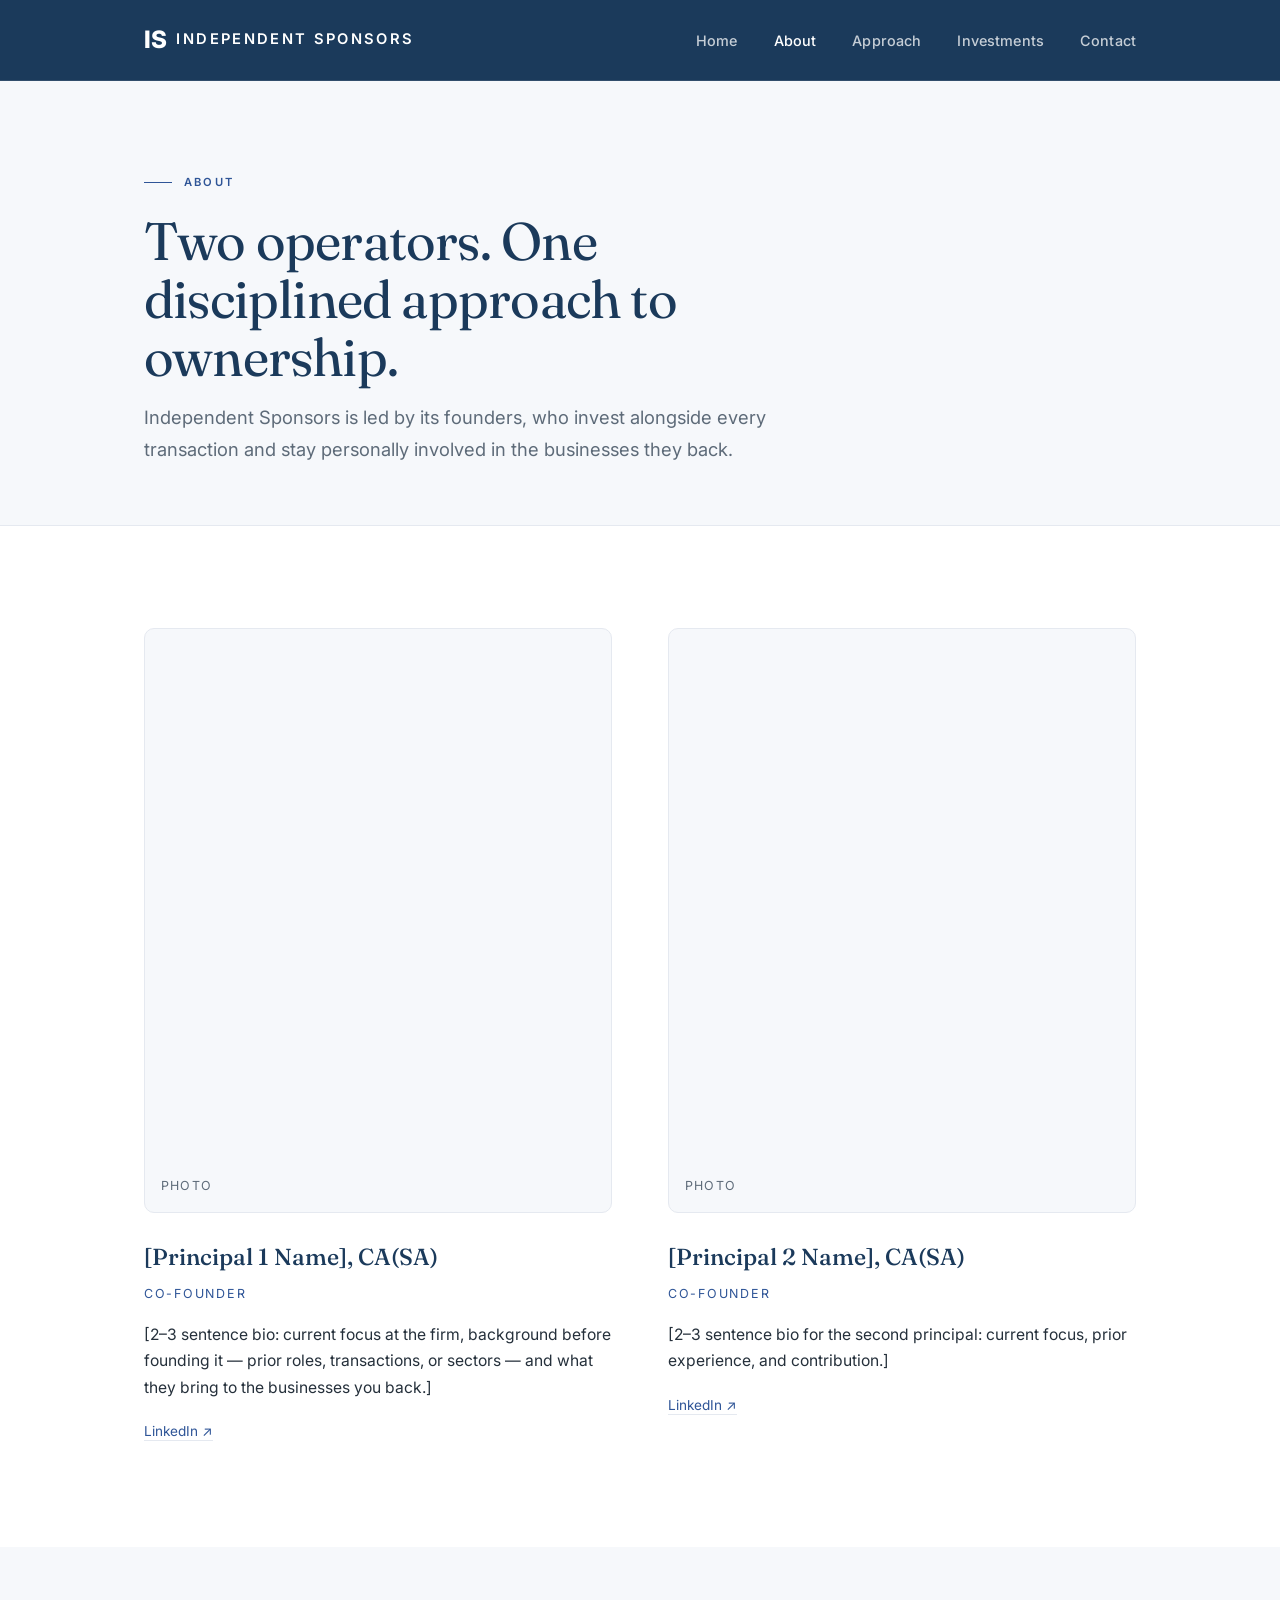
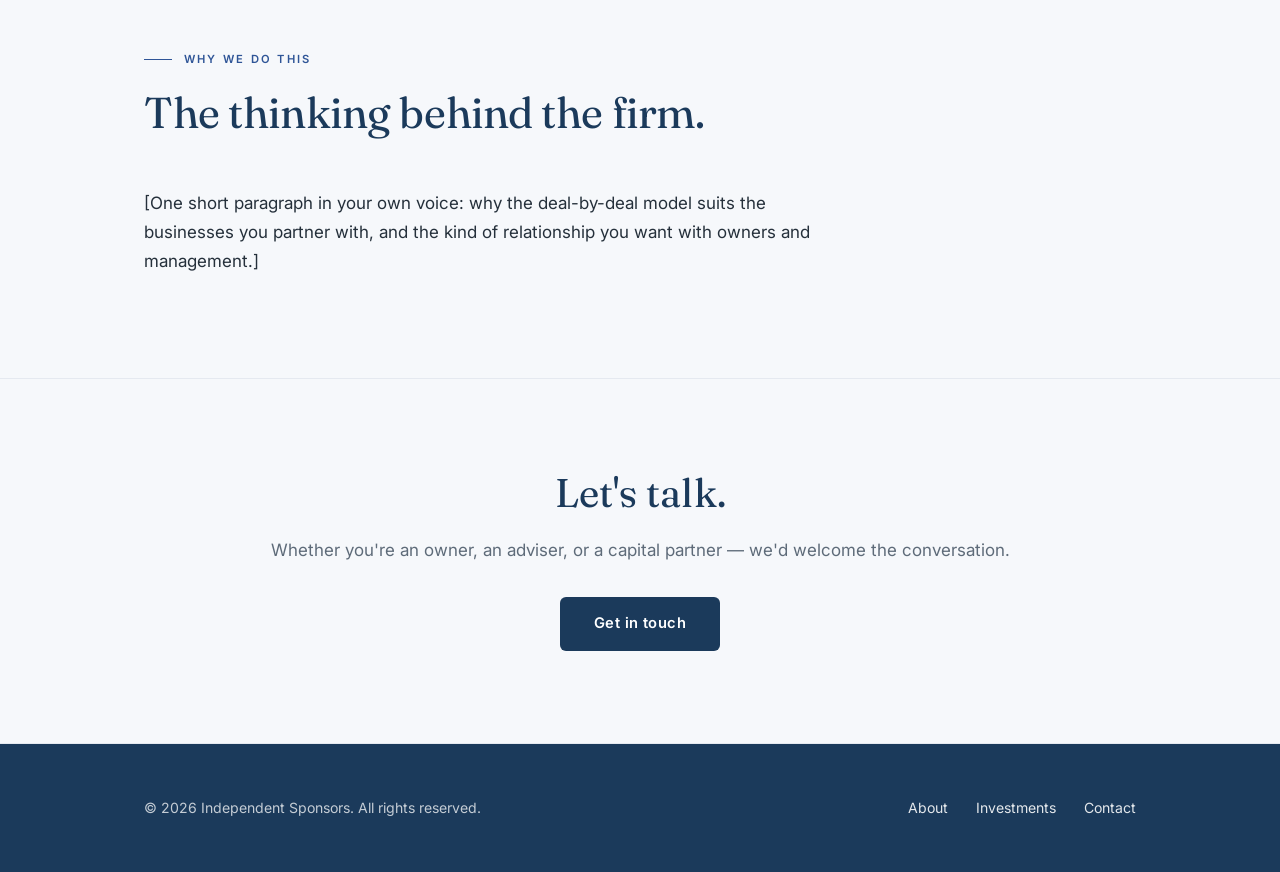
==== commit 6dcb7d8e: "Add files via upload" ====
--- a/about.html
+++ b/about.html
@@ -14,7 +14,7 @@
 
   <header class="site-header">
     <div class="wrap nav">
-      <a class="brand" href="index.html"><svg class="monogram" viewBox="0 0 40 40" fill="none" xmlns="http://www.w3.org/2000/svg" aria-hidden="true"><rect x="4" y="6" width="5" height="28" rx="2.5" fill="#FFFFFF"/><path d="M33 12.5C33 9.5 30.3 7 26.5 7C22.7 7 20 9.5 20 12.8C20 16 22.4 17.6 26 18.6C29.8 19.7 33 21.2 33 25.2C33 28.8 30 31.5 26 31.5C22.2 31.5 19 29.2 19 25.8" stroke="#FFFFFF" stroke-width="5" stroke-linecap="round"/></svg><span class="wordmark">Independent Sponsors</span></a>
+      <a class="brand" href="index.html"><span class="monogram">IS</span><span class="wordmark">Independent Sponsors</span></a>
       <button class="nav-toggle" aria-label="Menu" aria-expanded="false">&#9776;</button>
       <ul class="nav-links">
         <li><a href="index.html">Home</a></li>
--- a/styles.css
+++ b/styles.css
@@ -77,7 +77,15 @@
 .nav { display: flex; align-items: center; justify-content: space-between; height: 80px; }
 
 .brand { display: flex; align-items: center; gap: 0.65rem; text-decoration: none; }
-.brand .monogram { width: 32px; height: 32px; flex: none; }
+.brand .monogram {
+  font-family: var(--sans);
+  font-weight: 800;
+  font-size: 1.5rem;
+  letter-spacing: -0.02em;
+  color: #fff;
+  line-height: 1;
+  flex: none;
+}
 .brand .wordmark {
   font-family: var(--sans);
   font-weight: 600;
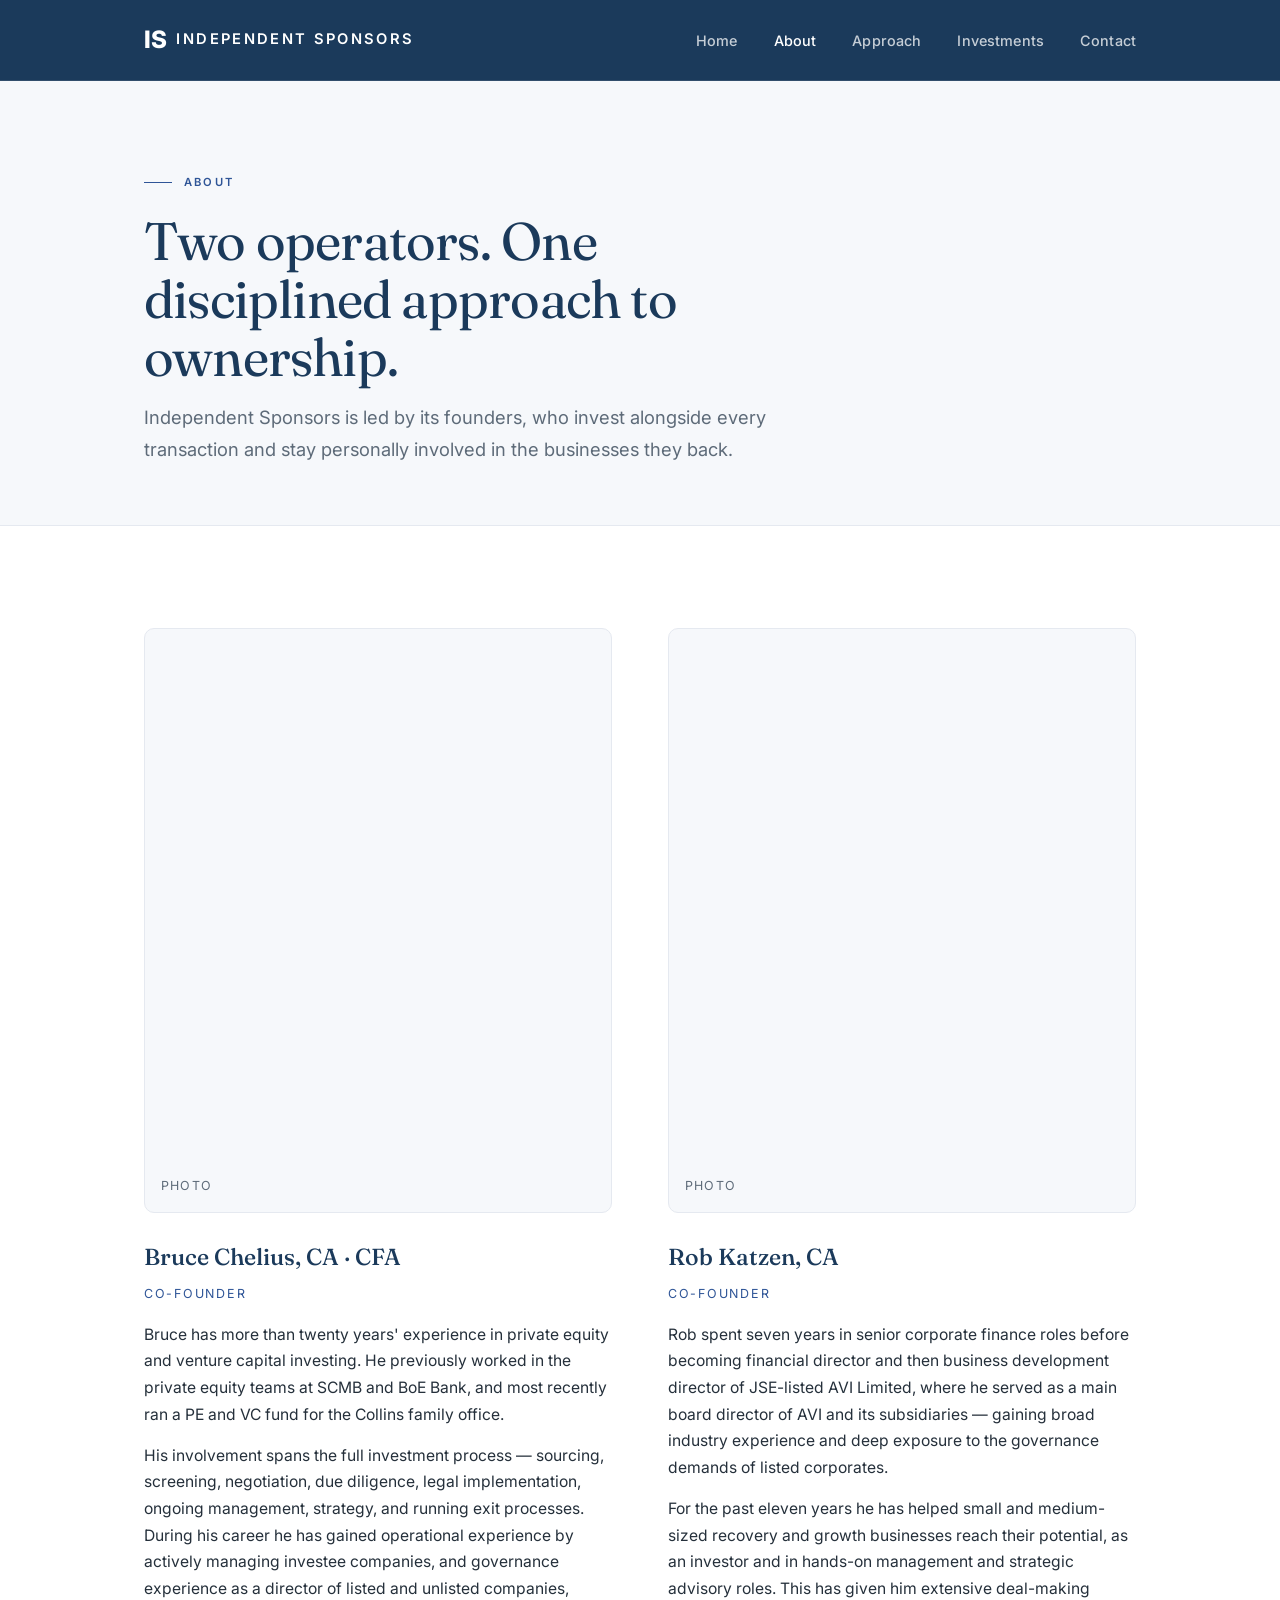
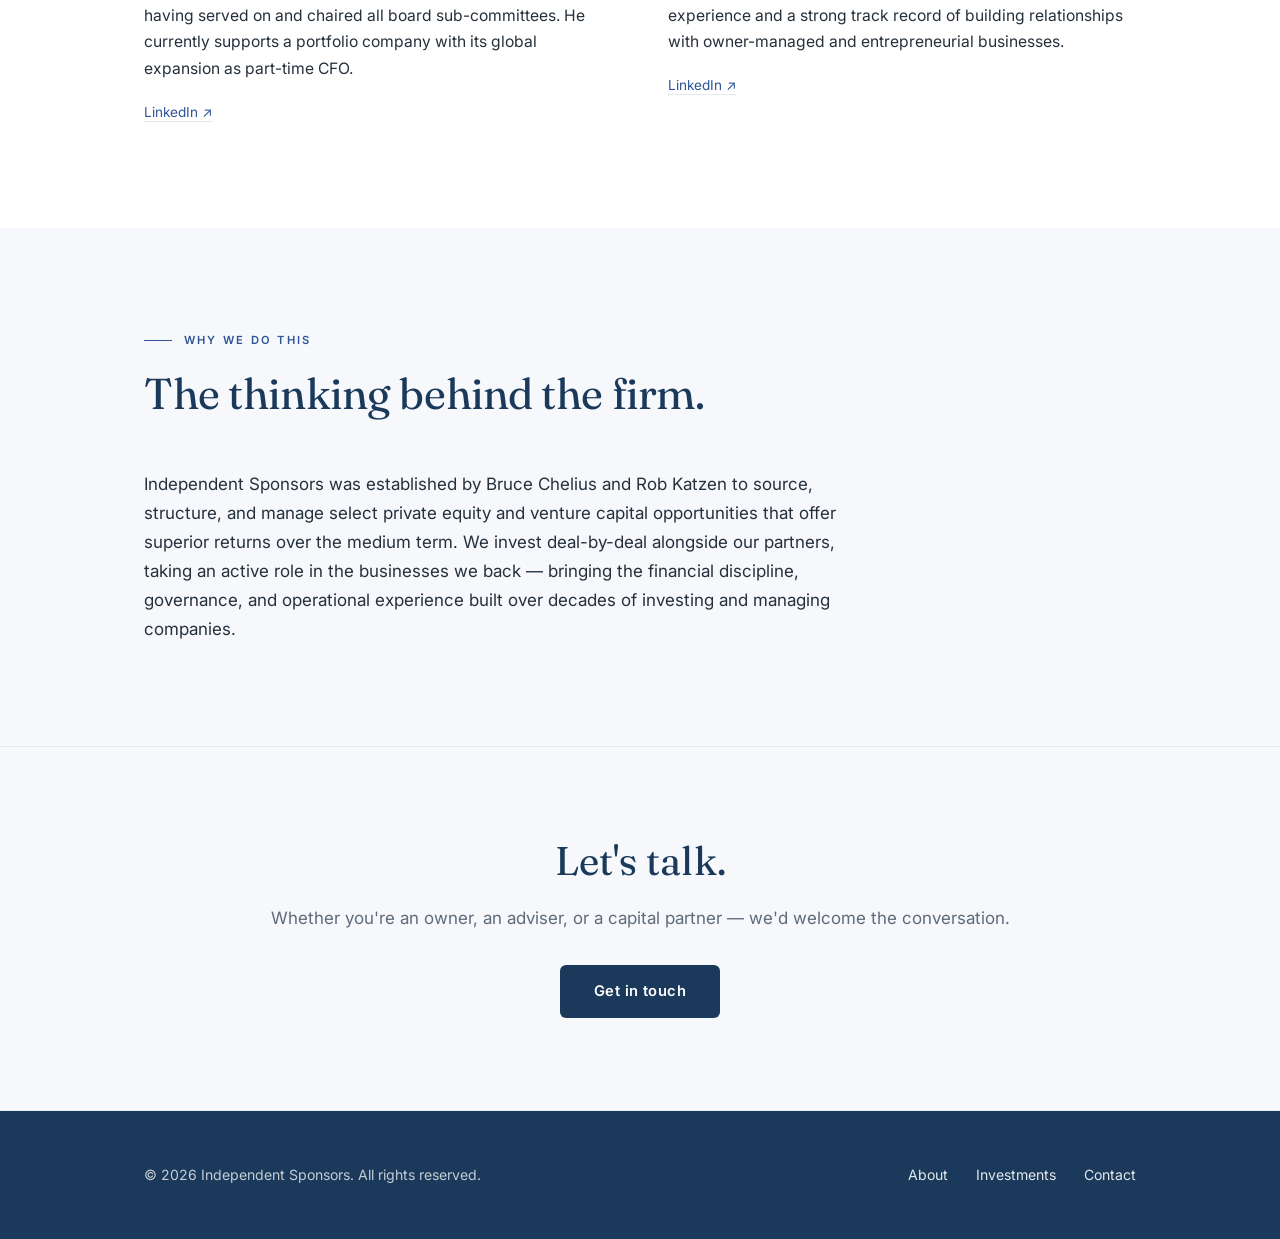
==== commit d7208457: "Add files via upload" ====
--- a/about.html
+++ b/about.html
@@ -43,18 +43,20 @@
           <!-- To add a photo: set background-image inline, e.g.
                style="background-image:url('images/principal-1.jpg')" -->
           <div class="portrait">Photo</div>
-          <h3>[Principal 1 Name], CA(SA)</h3>
+          <h3>Bruce Chelius, CA · CFA</h3>
           <p class="role">Co-Founder</p>
-          <p>[2–3 sentence bio: current focus at the firm, background before founding it — prior roles, transactions, or sectors — and what they bring to the businesses you back.]</p>
-          <a class="profile" href="#">LinkedIn &#8599;</a>
+          <p>Bruce has more than twenty years' experience in private equity and venture capital investing. He previously worked in the private equity teams at SCMB and BoE Bank, and most recently ran a PE and VC fund for the Collins family office.</p>
+          <p>His involvement spans the full investment process — sourcing, screening, negotiation, due diligence, legal implementation, ongoing management, strategy, and running exit processes. During his career he has gained operational experience by actively managing investee companies, and governance experience as a director of listed and unlisted companies, having served on and chaired all board sub-committees. He currently supports a portfolio company with its global expansion as part-time CFO.</p>
+          <a class="profile" href="https://www.linkedin.com/in/bruce-chelius-5557068" target="_blank" rel="noopener">LinkedIn &#8599;</a>
         </article>
 
         <article class="person">
           <div class="portrait">Photo</div>
-          <h3>[Principal 2 Name], CA(SA)</h3>
+          <h3>Rob Katzen, CA</h3>
           <p class="role">Co-Founder</p>
-          <p>[2–3 sentence bio for the second principal: current focus, prior experience, and contribution.]</p>
-          <a class="profile" href="#">LinkedIn &#8599;</a>
+          <p>Rob spent seven years in senior corporate finance roles before becoming financial director and then business development director of JSE-listed AVI Limited, where he served as a main board director of AVI and its subsidiaries — gaining broad industry experience and deep exposure to the governance demands of listed corporates.</p>
+          <p>For the past eleven years he has helped small and medium-sized recovery and growth businesses reach their potential, as an investor and in hands-on management and strategic advisory roles. This has given him extensive deal-making experience and a strong track record of building relationships with owner-managed and entrepreneurial businesses.</p>
+          <a class="profile" href="https://www.linkedin.com/in/robert-katzen-3716014b" target="_blank" rel="noopener">LinkedIn &#8599;</a>
         </article>
 
       </div>
@@ -69,7 +71,7 @@
         <h2>The thinking behind the firm.</h2>
       </div>
       <div class="prose">
-        <p>[One short paragraph in your own voice: why the deal-by-deal model suits the businesses you partner with, and the kind of relationship you want with owners and management.]</p>
+        <p>Independent Sponsors was established by Bruce Chelius and Rob Katzen to source, structure, and manage select private equity and venture capital opportunities that offer superior returns over the medium term. We invest deal-by-deal alongside our partners, taking an active role in the businesses we back — bringing the financial discipline, governance, and operational experience built over decades of investing and managing companies.</p>
       </div>
     </div>
   </section>
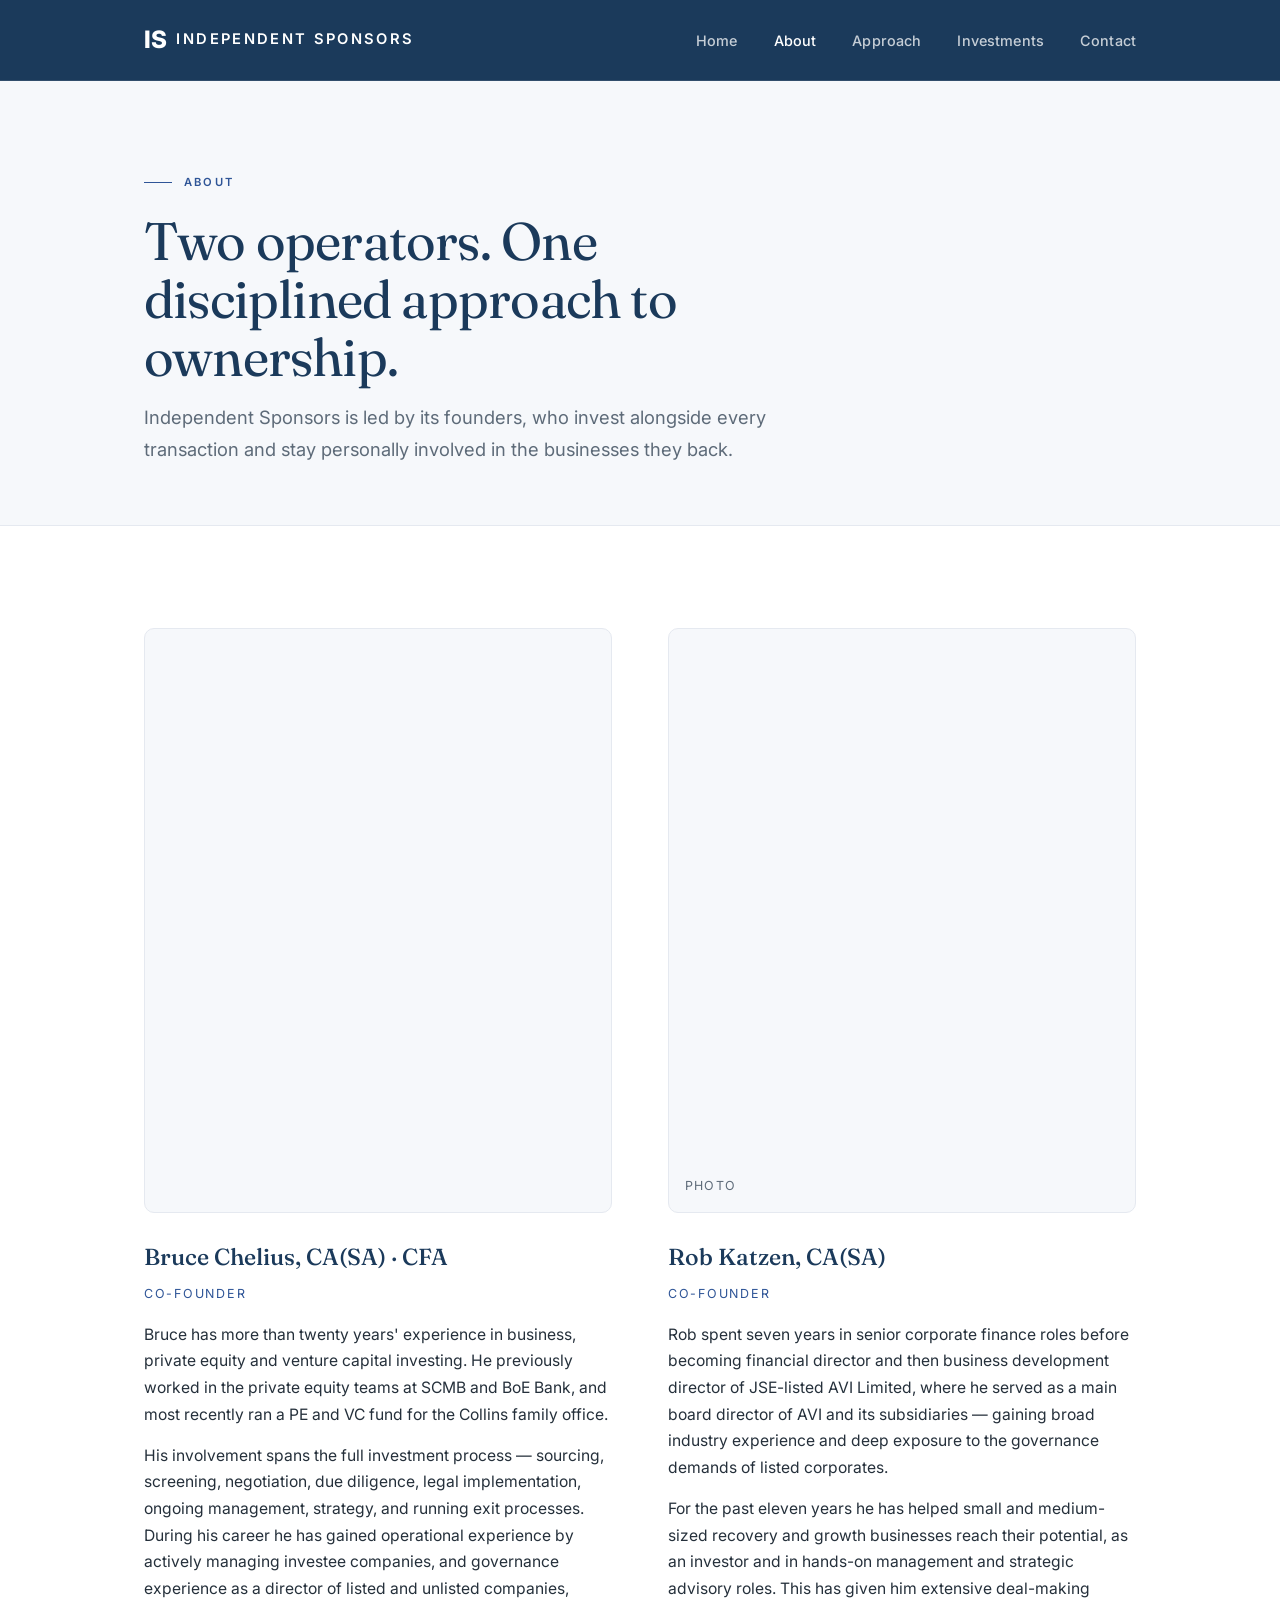
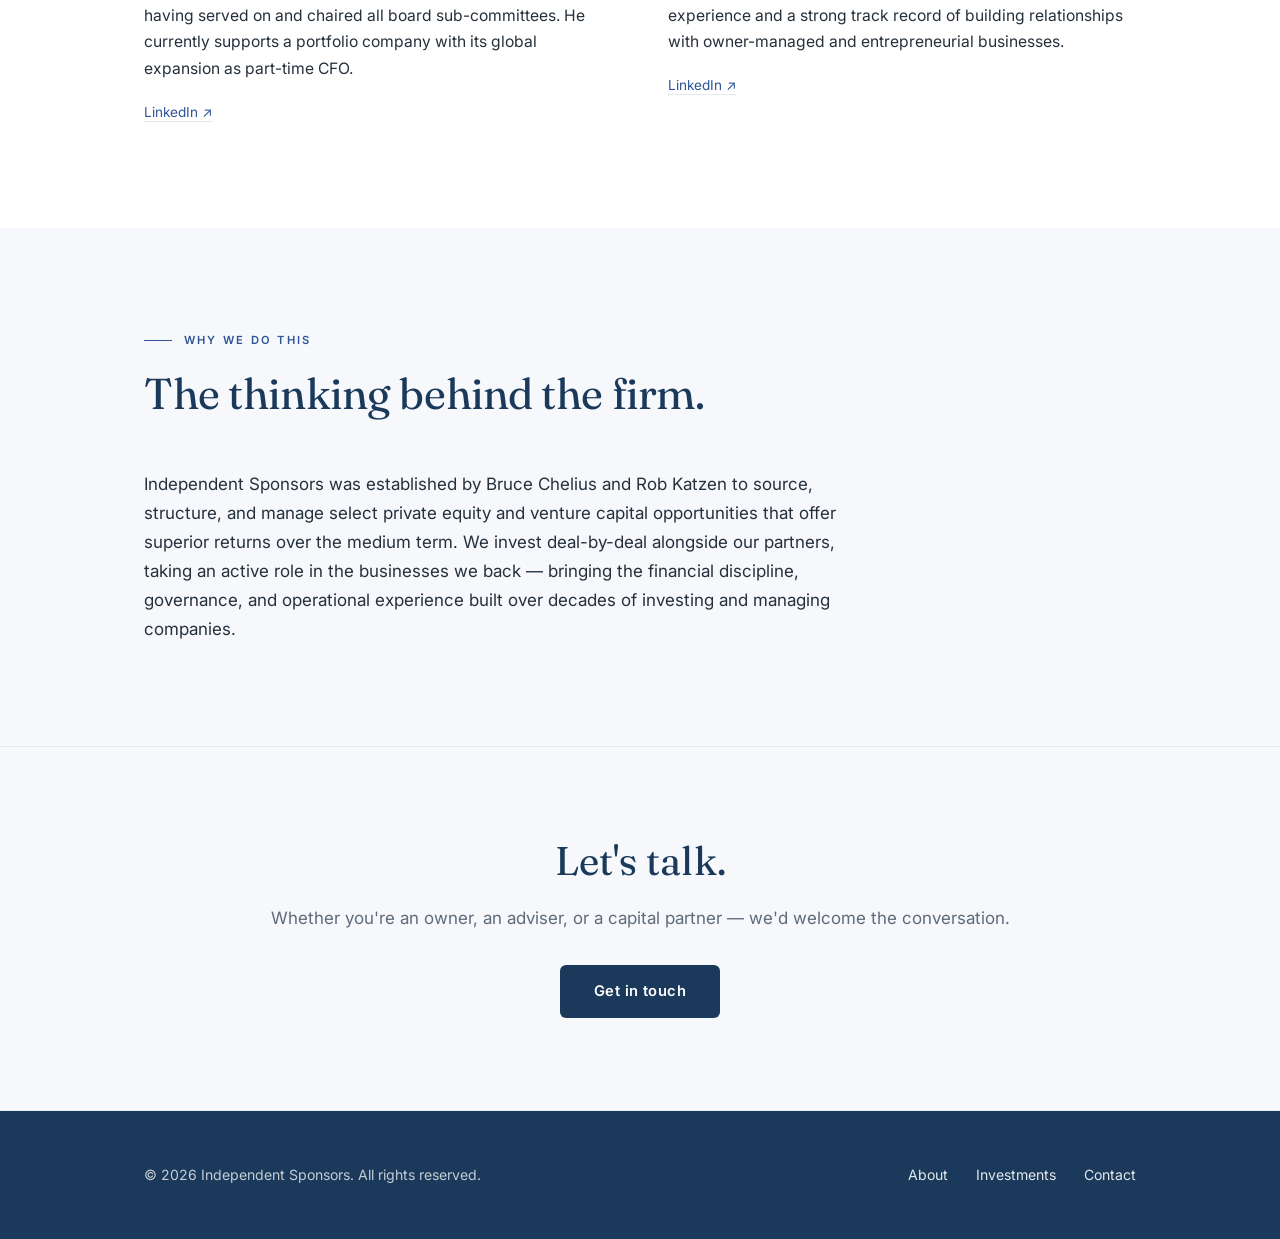
==== commit 6b75d9b7: "Add files via upload" ====
--- a/about.html
+++ b/about.html
@@ -42,17 +42,17 @@
         <article class="person">
           <!-- To add a photo: set background-image inline, e.g.
                style="background-image:url('images/principal-1.jpg')" -->
-          <div class="portrait">Photo</div>
-          <h3>Bruce Chelius, CA · CFA</h3>
+          <div class="portrait" style="background-image:url('images/bruce.jpeg')"></div>
+          <h3>Bruce Chelius, CA(SA) · CFA</h3>
           <p class="role">Co-Founder</p>
-          <p>Bruce has more than twenty years' experience in private equity and venture capital investing. He previously worked in the private equity teams at SCMB and BoE Bank, and most recently ran a PE and VC fund for the Collins family office.</p>
+          <p>Bruce has more than twenty years' experience in business, private equity and venture capital investing. He previously worked in the private equity teams at SCMB and BoE Bank, and most recently ran a PE and VC fund for the Collins family office.</p>
           <p>His involvement spans the full investment process — sourcing, screening, negotiation, due diligence, legal implementation, ongoing management, strategy, and running exit processes. During his career he has gained operational experience by actively managing investee companies, and governance experience as a director of listed and unlisted companies, having served on and chaired all board sub-committees. He currently supports a portfolio company with its global expansion as part-time CFO.</p>
           <a class="profile" href="https://www.linkedin.com/in/bruce-chelius-5557068" target="_blank" rel="noopener">LinkedIn &#8599;</a>
         </article>
 
         <article class="person">
           <div class="portrait">Photo</div>
-          <h3>Rob Katzen, CA</h3>
+          <h3>Rob Katzen, CA(SA)</h3>
           <p class="role">Co-Founder</p>
           <p>Rob spent seven years in senior corporate finance roles before becoming financial director and then business development director of JSE-listed AVI Limited, where he served as a main board director of AVI and its subsidiaries — gaining broad industry experience and deep exposure to the governance demands of listed corporates.</p>
           <p>For the past eleven years he has helped small and medium-sized recovery and growth businesses reach their potential, as an investor and in hands-on management and strategic advisory roles. This has given him extensive deal-making experience and a strong track record of building relationships with owner-managed and entrepreneurial businesses.</p>
--- a/styles.css
+++ b/styles.css
@@ -221,6 +221,9 @@
   color: var(--blue); margin-top: 0.3rem;
 }
 .deal p { color: var(--ink); font-size: 0.98rem; }
+.deal .deal-desc p { margin-bottom: 0.7rem; }
+.deal .deal-desc p:last-child { margin-bottom: 0; }
+.deal .deal-desc p + p { color: var(--slate); font-size: 0.92rem; }
 .deal .status {
   font-size: 0.76rem; letter-spacing: 0.08em; text-transform: uppercase;
   color: var(--slate); white-space: nowrap; justify-self: end;
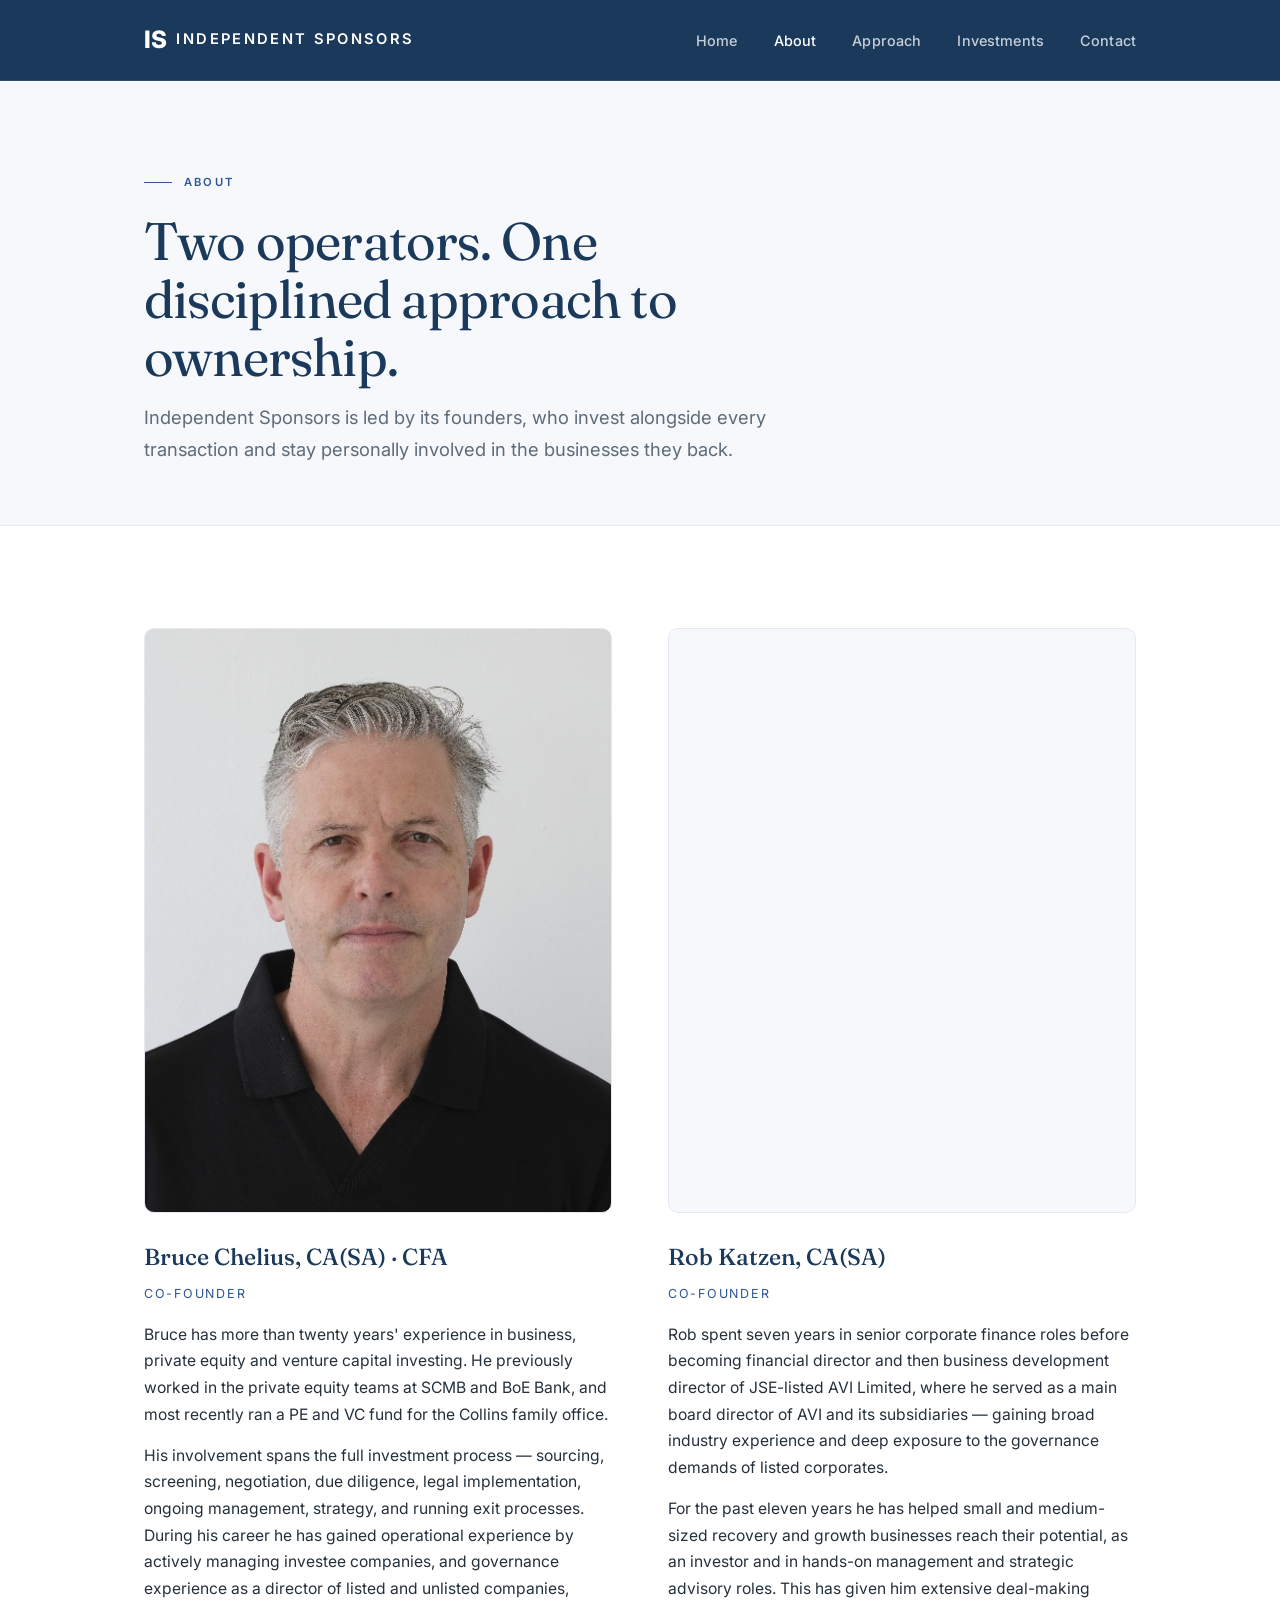
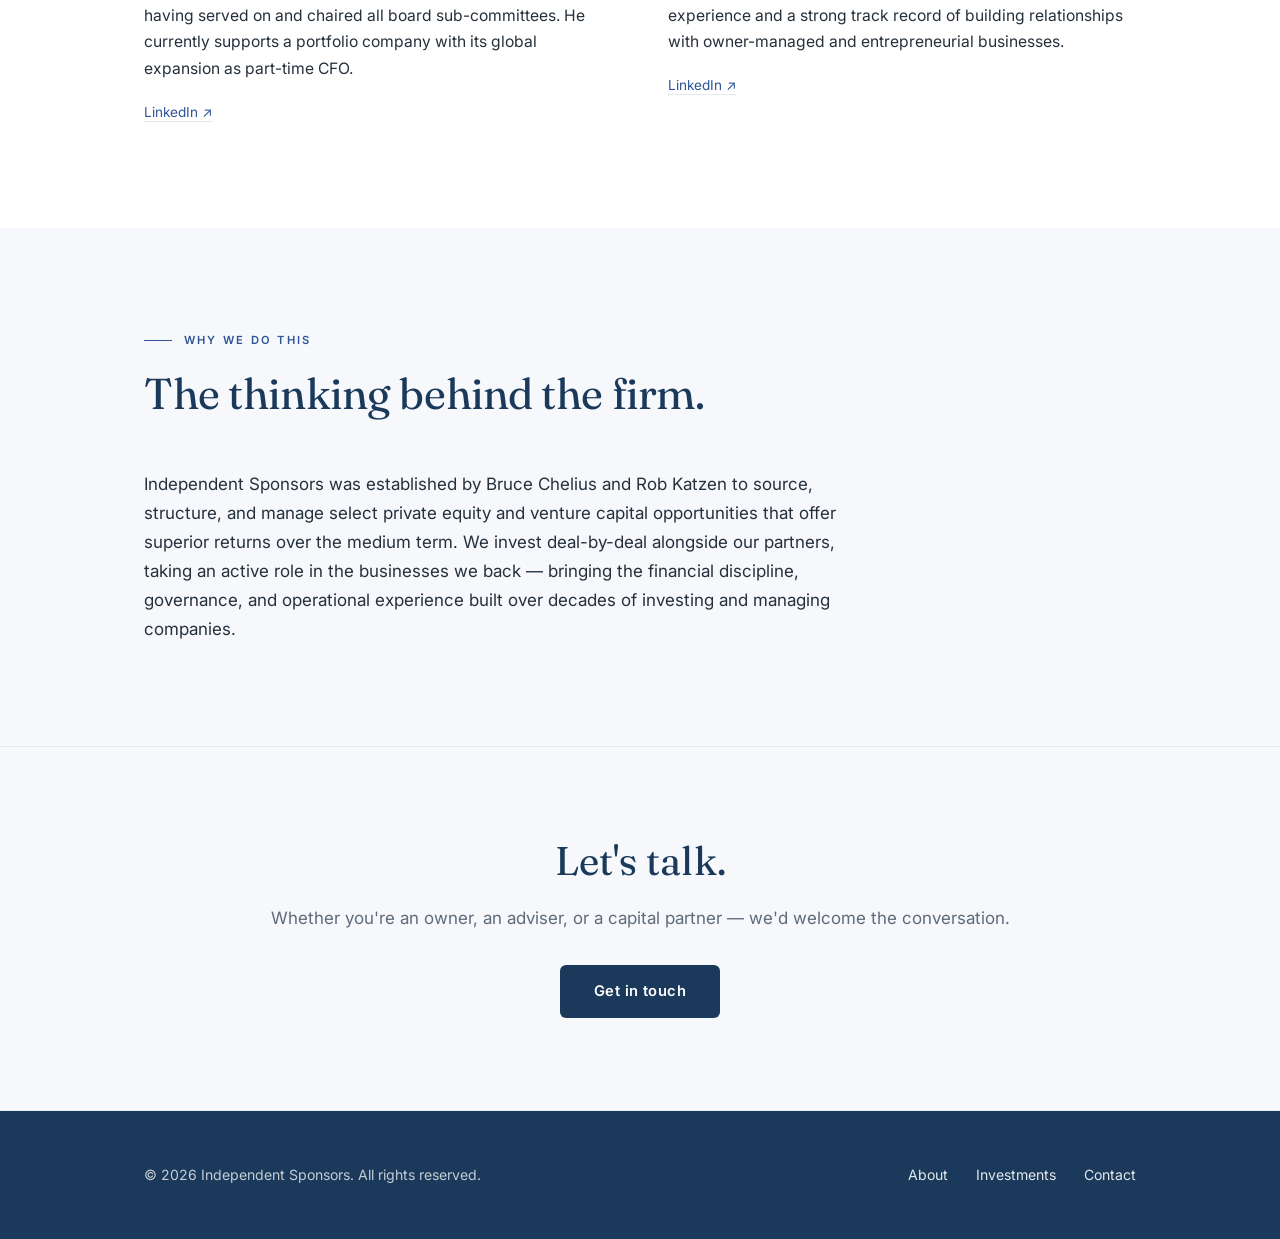
==== commit c4428369: "Add files via upload" ====
--- a/about.html
+++ b/about.html
@@ -51,7 +51,7 @@
         </article>
 
         <article class="person">
-          <div class="portrait">Photo</div>
+          <div class="portrait" style="background-image:url('images/rob.jpeg')"></div>
           <h3>Rob Katzen, CA(SA)</h3>
           <p class="role">Co-Founder</p>
           <p>Rob spent seven years in senior corporate finance roles before becoming financial director and then business development director of JSE-listed AVI Limited, where he served as a main board director of AVI and its subsidiaries — gaining broad industry experience and deep exposure to the governance demands of listed corporates.</p>
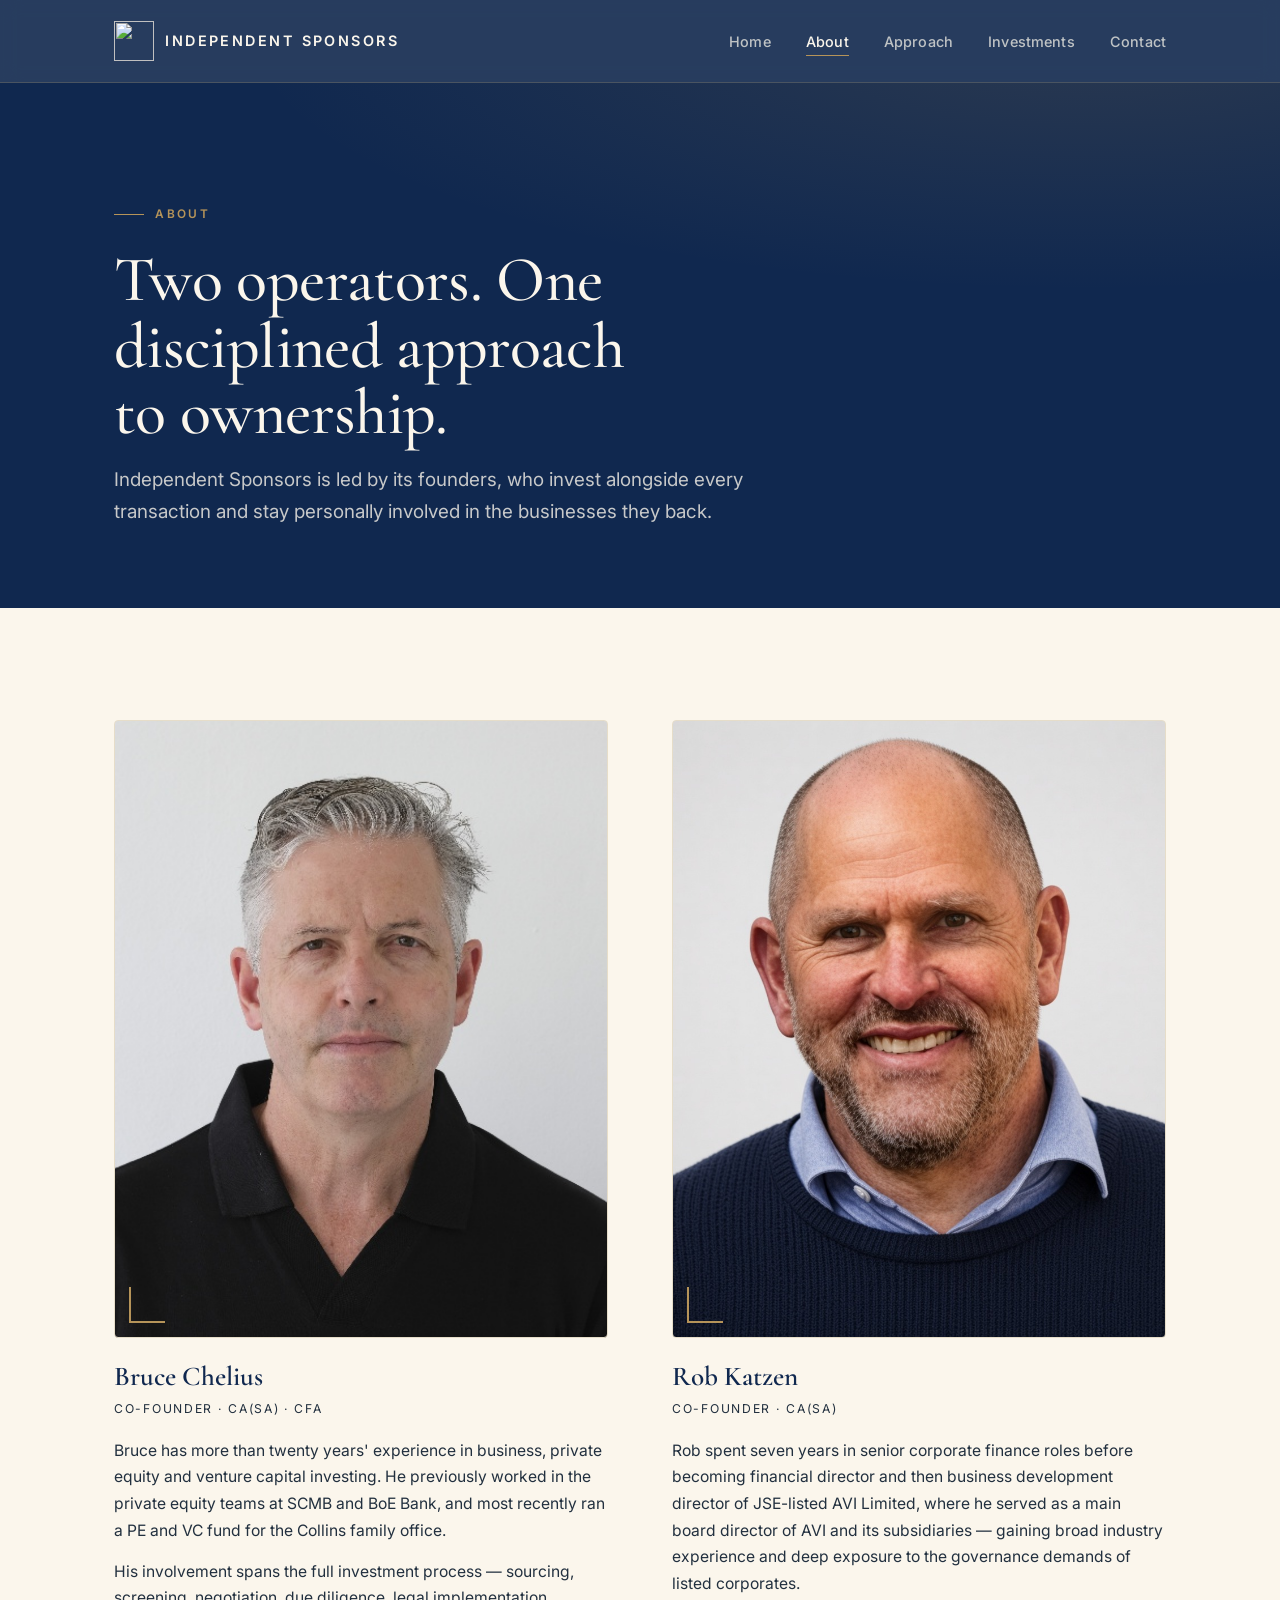
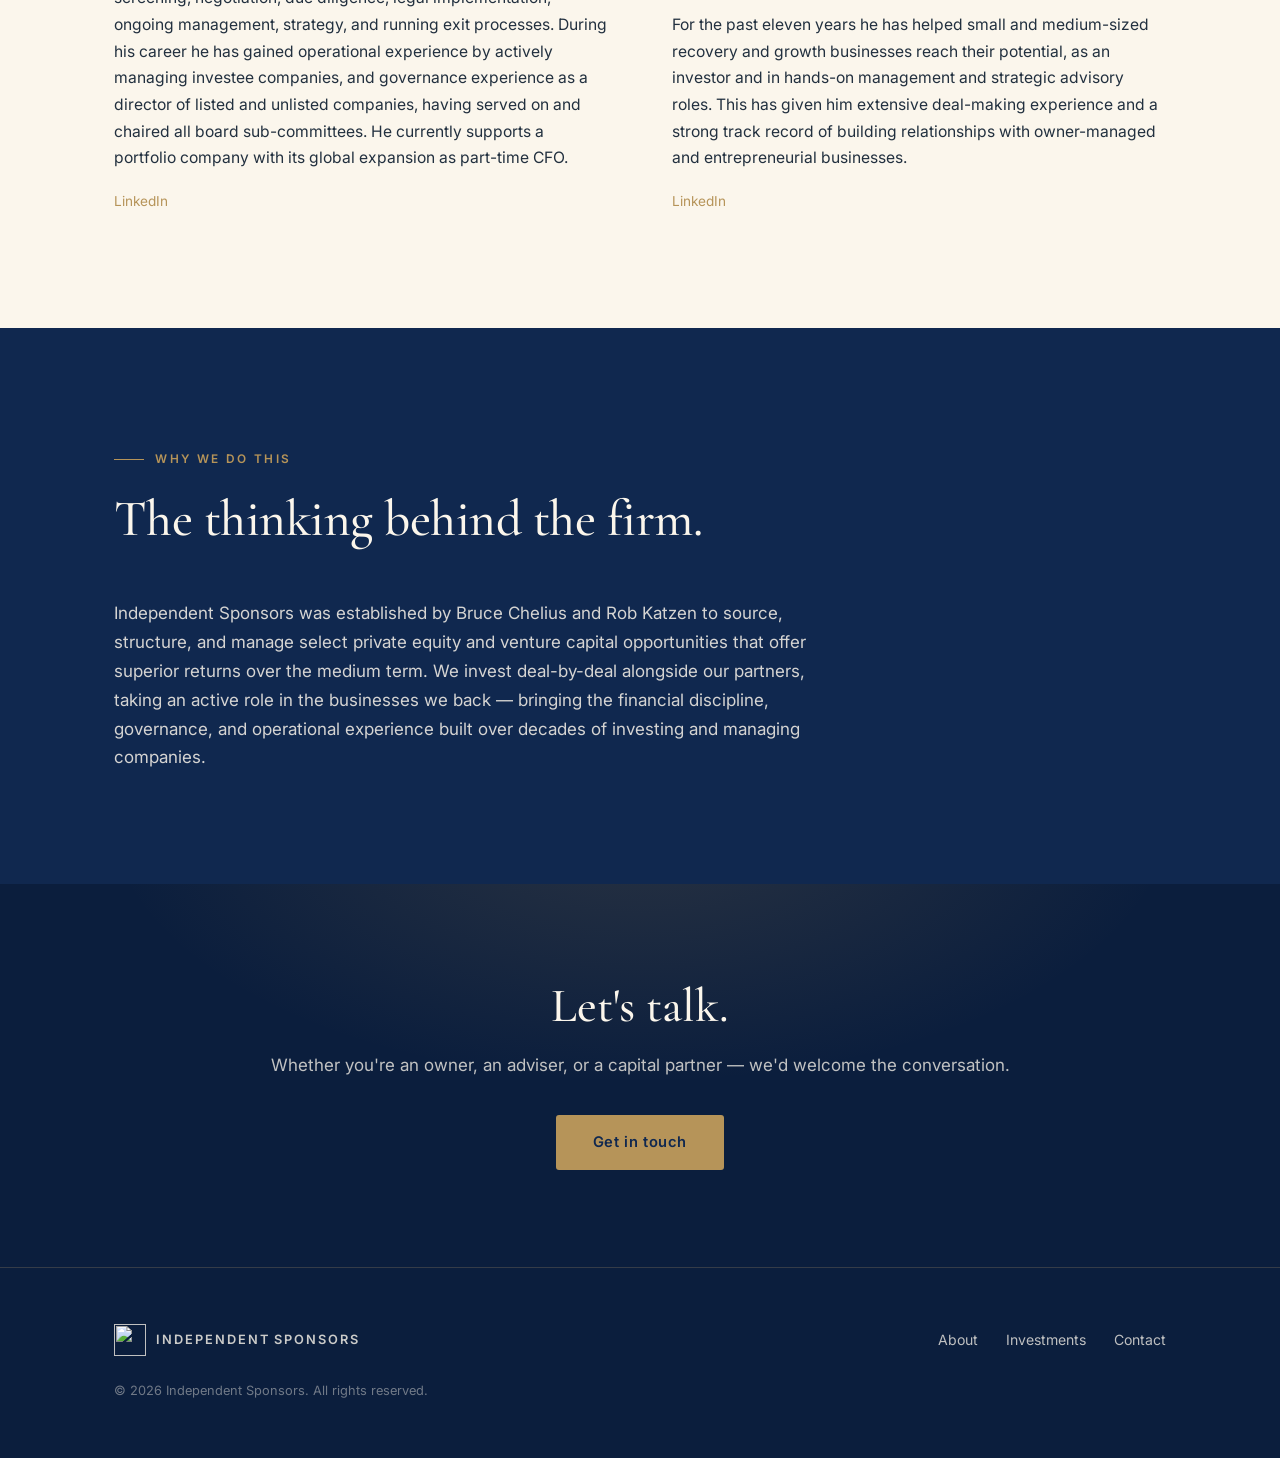
==== commit 7da39af9: "Add files via upload" ====
--- a/about.html
+++ b/about.html
@@ -2,19 +2,23 @@
 <html lang="en">
 <head>
   <meta charset="UTF-8" />
-  <meta name="viewport" content="width=device-width, initial-scale=1.0" />
+  <meta name="viewport" content="width=device-width, initial-scale=1.0, viewport-fit=cover" />
   <title>About — Independent Sponsors</title>
-  <meta name="description" content="Meet the principals behind Independent Sponsors, an independent sponsor led by two CA(SA) operators." />
+  <meta name="description" content="Meet the principals behind Independent Sponsors, led by Bruce Chelius and Rob Katzen." />
+  <link rel="icon" href="images/logo-emblem.png" />
   <link rel="preconnect" href="https://fonts.googleapis.com" />
   <link rel="preconnect" href="https://fonts.gstatic.com" crossorigin />
-  <link href="https://fonts.googleapis.com/css2?family=Fraunces:ital,opsz,wght@0,9..144,400;0,9..144,500;0,9..144,600;1,9..144,400&family=Inter:wght@400;500;600&display=swap" rel="stylesheet" />
+  <link href="https://fonts.googleapis.com/css2?family=Cormorant+Garamond:ital,wght@0,400;0,500;0,600;1,400;1,500&family=Inter:wght@400;500;600&display=swap" rel="stylesheet" />
   <link rel="stylesheet" href="styles.css" />
 </head>
 <body>
 
   <header class="site-header">
     <div class="wrap nav">
-      <a class="brand" href="index.html"><span class="monogram">IS</span><span class="wordmark">Independent Sponsors</span></a>
+      <a class="brand" href="index.html">
+        <img class="emblem" src="images/logo-emblem-light.png" alt="" />
+        <span class="wordmark">Independent Sponsors</span>
+      </a>
       <button class="nav-toggle" aria-label="Menu" aria-expanded="false">&#9776;</button>
       <ul class="nav-links">
         <li><a href="index.html">Home</a></li>
@@ -28,49 +32,45 @@
 
   <div class="page-intro">
     <div class="wrap">
-      <span class="eyebrow">About</span>
-      <h1>Two operators. One disciplined approach to ownership.</h1>
-      <p>Independent Sponsors is led by its founders, who invest alongside every transaction and stay personally involved in the businesses they back.</p>
+      <span class="eyebrow reveal">About</span>
+      <h1 class="reveal d1">Two operators. One disciplined approach to ownership.</h1>
+      <p class="reveal d2">Independent Sponsors is led by its founders, who invest alongside every transaction and stay personally involved in the businesses they back.</p>
     </div>
   </div>
 
-  <!-- ============ PRINCIPALS ============ -->
-  <section>
+  <section class="sec-cream">
     <div class="wrap">
       <div class="people">
 
-        <article class="person">
-          <!-- To add a photo: set background-image inline, e.g.
-               style="background-image:url('images/principal-1.jpg')" -->
+        <article class="person reveal">
           <div class="portrait" style="background-image:url('images/bruce.jpeg')"></div>
-          <h3>Bruce Chelius, CA(SA) · CFA</h3>
-          <p class="role">Co-Founder</p>
+          <h3>Bruce Chelius</h3>
+          <p class="role">Co-Founder · CA(SA) · CFA</p>
           <p>Bruce has more than twenty years' experience in business, private equity and venture capital investing. He previously worked in the private equity teams at SCMB and BoE Bank, and most recently ran a PE and VC fund for the Collins family office.</p>
           <p>His involvement spans the full investment process — sourcing, screening, negotiation, due diligence, legal implementation, ongoing management, strategy, and running exit processes. During his career he has gained operational experience by actively managing investee companies, and governance experience as a director of listed and unlisted companies, having served on and chaired all board sub-committees. He currently supports a portfolio company with its global expansion as part-time CFO.</p>
-          <a class="profile" href="https://www.linkedin.com/in/bruce-chelius-5557068" target="_blank" rel="noopener">LinkedIn &#8599;</a>
+          <a class="profile" href="https://www.linkedin.com/in/bruce-chelius-5557068" target="_blank" rel="noopener">LinkedIn</a>
         </article>
 
-        <article class="person">
+        <article class="person reveal d2">
           <div class="portrait" style="background-image:url('images/rob.jpeg')"></div>
-          <h3>Rob Katzen, CA(SA)</h3>
-          <p class="role">Co-Founder</p>
+          <h3>Rob Katzen</h3>
+          <p class="role">Co-Founder · CA(SA)</p>
           <p>Rob spent seven years in senior corporate finance roles before becoming financial director and then business development director of JSE-listed AVI Limited, where he served as a main board director of AVI and its subsidiaries — gaining broad industry experience and deep exposure to the governance demands of listed corporates.</p>
           <p>For the past eleven years he has helped small and medium-sized recovery and growth businesses reach their potential, as an investor and in hands-on management and strategic advisory roles. This has given him extensive deal-making experience and a strong track record of building relationships with owner-managed and entrepreneurial businesses.</p>
-          <a class="profile" href="https://www.linkedin.com/in/robert-katzen-3716014b" target="_blank" rel="noopener">LinkedIn &#8599;</a>
+          <a class="profile" href="https://www.linkedin.com/in/robert-katzen-3716014b" target="_blank" rel="noopener">LinkedIn</a>
         </article>
 
       </div>
     </div>
   </section>
 
-  <!-- ============ FIRM NARRATIVE ============ -->
-  <section class="alt">
+  <section class="sec-navy">
     <div class="wrap">
-      <div class="section-head">
+      <div class="section-head reveal">
         <span class="eyebrow">Why we do this</span>
         <h2>The thinking behind the firm.</h2>
       </div>
-      <div class="prose">
+      <div class="prose reveal d1">
         <p>Independent Sponsors was established by Bruce Chelius and Rob Katzen to source, structure, and manage select private equity and venture capital opportunities that offer superior returns over the medium term. We invest deal-by-deal alongside our partners, taking an active role in the businesses we back — bringing the financial discipline, governance, and operational experience built over decades of investing and managing companies.</p>
       </div>
     </div>
@@ -78,21 +78,25 @@
 
   <section class="cta-band">
     <div class="wrap">
-      <h2>Let's talk.</h2>
-      <p>Whether you're an owner, an adviser, or a capital partner — we'd welcome the conversation.</p>
-      <a class="btn" href="contact.html">Get in touch</a>
+      <h2 class="reveal">Let's talk.</h2>
+      <p class="reveal d1">Whether you're an owner, an adviser, or a capital partner — we'd welcome the conversation.</p>
+      <a class="btn reveal d2" href="contact.html">Get in touch</a>
     </div>
   </section>
 
   <footer class="site-footer">
     <div class="wrap footer-inner">
-      <div>&copy; <span id="year"></span> Independent Sponsors. All rights reserved.</div>
+      <div class="footer-brand">
+        <img class="emblem" src="images/logo-emblem-light.png" alt="" />
+        <span>Independent Sponsors</span>
+      </div>
       <ul class="footer-links">
         <li><a href="about.html">About</a></li>
         <li><a href="investments.html">Investments</a></li>
         <li><a href="contact.html">Contact</a></li>
       </ul>
     </div>
+    <div class="wrap" style="margin-top:1.5rem;font-size:0.8rem;opacity:0.7">&copy; <span id="year"></span> Independent Sponsors. All rights reserved.</div>
   </footer>
 
   <script src="main.js"></script>
--- a/styles.css
+++ b/styles.css
@@ -1,34 +1,37 @@
 /* =========================================================
-   Independent Sponsors — shared styles
-   Classic, restrained palette. Blue used as accent, not as
-   large colour fields. Light backgrounds, dark headlines.
-     Navy      #1B3A5B   (headlines, footer)
-     Blue      #2F5597   (brand accent, links, small marks)
-     Blue deep #21406E
-     Cloud     #F6F8FB   (soft section background)
-     Ink       #25303B   (body text)
-     Slate     #5E6B79   (muted text)
-     Line      #E5E9F0
-     White     #FFFFFF
-   Type:  Fraunces (display serif) · Inter (body/utility)
+   Independent Sponsors — brand refresh
+   Palette (from the IS signature):
+     Navy      #10284F   base / dark sections
+     Navy-2    #1B3A61   lifted navy
+     Gold      #B69459   accent — rules, emblem, detail
+     Gold-soft #C9A86E
+     Cream     #FBF6EC   light sections
+     Ink       #22303F   body text on cream
+     Slate     #5E6B7A   muted text
+   Type: Cormorant Garamond (display serif) · Inter (body/UI)
+   Motion: scroll-reveal slide-ups, staggered; hero load sequence.
    ========================================================= */
 
 :root {
-  --navy:      #1B3A5B;
-  --blue:      #2F5597;
-  --blue-deep: #21406E;
-  --cloud:     #F6F8FB;
-  --ink:       #25303B;
-  --slate:     #5E6B79;
-  --line:      #E5E9F0;
-  --white:     #FFFFFF;
-
-  --maxw: 1120px;
-  --gutter: clamp(1.25rem, 5vw, 4.5rem);
-  --radius: 10px;
-
-  --serif: "Fraunces", Georgia, "Times New Roman", serif;
+  --navy:    #10284F;
+  --navy-2:  #1B3A61;
+  --navy-3:  #0B1E3D;
+  --gold:    #B69459;
+  --gold-soft:#C9A86E;
+  --cream:   #FBF6EC;
+  --cream-2: #F4ECDC;
+  --ink:     #22303F;
+  --slate:   #5E6B7A;
+  --line-cream: #E6DDC9;
+  --line-navy: rgba(201,168,110,0.22);
+
+  --maxw: 1180px;
+  --gutter: clamp(1.25rem, 5vw, 5rem);
+
+  --serif: "Cormorant Garamond", Georgia, "Times New Roman", serif;
   --sans:  "Inter", -apple-system, BlinkMacSystemFont, "Segoe UI", sans-serif;
+
+  color-scheme: light;
 }
 
 * { box-sizing: border-box; margin: 0; padding: 0; }
@@ -37,270 +40,289 @@
 body {
   font-family: var(--sans);
   color: var(--ink);
-  background: var(--white);
+  background: var(--cream);
   line-height: 1.7;
   font-size: 17px;
   -webkit-font-smoothing: antialiased;
+  overflow-x: hidden;
 }
 
 @media (prefers-reduced-motion: reduce) {
   html { scroll-behavior: auto; }
-  * { animation: none !important; transition: none !important; }
+  *, *::before, *::after { animation: none !important; transition: none !important; }
+  .reveal { opacity: 1 !important; transform: none !important; }
 }
 
 /* ---------- Layout helpers ---------- */
 .wrap { max-width: var(--maxw); margin-inline: auto; padding-inline: var(--gutter); }
 
+/* Scroll-reveal system */
+.reveal {
+  opacity: 0;
+  transform: translateY(26px);
+  transition: opacity 0.9s cubic-bezier(0.22,0.61,0.36,1),
+              transform 0.9s cubic-bezier(0.22,0.61,0.36,1);
+  will-change: opacity, transform;
+}
+.reveal.in { opacity: 1; transform: none; }
+.reveal.d1 { transition-delay: 0.08s; }
+.reveal.d2 { transition-delay: 0.16s; }
+.reveal.d3 { transition-delay: 0.24s; }
+.reveal.d4 { transition-delay: 0.32s; }
+
 .eyebrow {
   font-family: var(--sans);
-  font-size: 0.7rem;
-  font-weight: 600;
-  letter-spacing: 0.2em;
-  text-transform: uppercase;
-  color: var(--blue);
-  margin-bottom: 1.25rem;
-  display: flex; align-items: center; gap: 0.75rem;
-}
-.eyebrow::before {
-  content: ""; width: 28px; height: 1px; background: var(--blue);
-  display: inline-block;
-}
-
-.rule { height: 1px; background: var(--line); border: 0; margin: 0; }
+  font-size: 0.74rem; font-weight: 600;
+  letter-spacing: 0.2em; text-transform: uppercase;
+  color: var(--gold);
+  display: inline-flex; align-items: center; gap: 0.7rem;
+  margin-bottom: 1.4rem;
+}
+.eyebrow::before { content: ""; width: 30px; height: 1px; background: var(--gold); display: inline-block; }
 
 /* ---------- Header / nav ---------- */
 .site-header {
-  position: sticky; top: 0; z-index: 50;
-  background: var(--navy);
-  border-bottom: 1px solid rgba(255,255,255,0.1);
-}
-.nav { display: flex; align-items: center; justify-content: space-between; height: 80px; }
-
-.brand { display: flex; align-items: center; gap: 0.65rem; text-decoration: none; }
-.brand .monogram {
-  font-family: var(--sans);
-  font-weight: 800;
-  font-size: 1.5rem;
-  letter-spacing: -0.02em;
-  color: #fff;
-  line-height: 1;
-  flex: none;
-}
+  position: sticky; top: env(safe-area-inset-top, 0px); z-index: 60;
+  background: color-mix(in srgb, var(--navy) 90%, transparent);
+  backdrop-filter: blur(10px);
+  border-bottom: 1px solid var(--line-navy);
+}
+.nav { display: flex; align-items: center; justify-content: space-between; height: 82px; }
+.brand { display: flex; align-items: center; gap: 0.7rem; text-decoration: none; }
+.brand .emblem { width: 40px; height: 40px; flex: none; display: block; }
 .brand .wordmark {
-  font-family: var(--sans);
-  font-weight: 600;
-  font-size: 0.92rem;
-  letter-spacing: 0.16em;
-  text-transform: uppercase;
-  color: #fff;
+  font-family: var(--sans); font-weight: 600; font-size: 0.9rem;
+  letter-spacing: 0.17em; text-transform: uppercase; color: var(--cream);
   white-space: nowrap;
 }
-@media (max-width: 460px) { .brand .wordmark { font-size: 0.78rem; letter-spacing: 0.1em; } }
-
-.nav-links { display: flex; gap: 2.25rem; list-style: none; align-items: center; }
+@media (max-width: 460px){ .brand .wordmark{ font-size: 0.74rem; letter-spacing: 0.12em; } }
+
+.nav-links { display: flex; gap: 2.2rem; list-style: none; align-items: center; }
 .nav-links a {
-  font-size: 0.9rem; font-weight: 500; color: rgba(255,255,255,0.75);
-  text-decoration: none; letter-spacing: 0.01em;
-  transition: color 0.2s ease;
-}
-.nav-links a:hover, .nav-links a[aria-current="page"] { color: #fff; }
-.nav-toggle { display: none; background: none; border: 0; cursor: pointer; }
-
-@media (max-width: 720px) {
-  .nav-toggle { display: block; font-size: 1.4rem; color: #fff; }
+  font-size: 0.9rem; font-weight: 500; color: rgba(251,246,236,0.72);
+  text-decoration: none; letter-spacing: 0.01em; position: relative;
+  transition: color 0.25s ease; padding: 0.25rem 0;
+}
+.nav-links a::after {
+  content: ""; position: absolute; left: 0; bottom: -2px; height: 1px; width: 0;
+  background: var(--gold); transition: width 0.3s ease;
+}
+.nav-links a:hover, .nav-links a[aria-current="page"] { color: var(--cream); }
+.nav-links a:hover::after, .nav-links a[aria-current="page"]::after { width: 100%; }
+.nav-toggle { display: none; background: none; border: 0; cursor: pointer; color: var(--cream); }
+
+@media (max-width: 760px) {
   .nav-links {
-    position: absolute; top: 80px; left: 0; right: 0;
-    flex-direction: column; gap: 0;
-    background: var(--navy); border-bottom: 1px solid rgba(255,255,255,0.1);
-    max-height: 0; overflow: hidden; transition: max-height 0.3s ease;
+    position: absolute; top: 82px; left: 0; right: 0;
+    flex-direction: column; gap: 0; background: var(--navy);
+    border-bottom: 1px solid var(--line-navy);
+    max-height: 0; overflow: hidden; transition: max-height 0.35s ease;
   }
-  .nav-links.open { max-height: 320px; }
-  .nav-links li { width: 100%; border-top: 1px solid rgba(255,255,255,0.1); }
+  .nav-links.open { max-height: 360px; }
+  .nav-links li { width: 100%; border-top: 1px solid var(--line-navy); }
   .nav-links a { display: block; padding: 1rem var(--gutter); }
-}
-
-/* ---------- Hero (light, dark text — the key change) ---------- */
+  .nav-links a::after { display: none; }
+  .nav-toggle { display: block; font-size: 1.4rem; }
+}
+
+/* ---------- Hero ---------- */
 .hero {
-  background: var(--cloud);
-  color: var(--ink);
-  padding: clamp(4.5rem, 11vw, 8rem) 0 clamp(4rem, 9vw, 6.5rem);
-  border-bottom: 1px solid var(--line);
-}
+  position: relative; background: var(--navy); color: var(--cream);
+  padding: clamp(5rem, 13vw, 9rem) 0 clamp(4.5rem, 11vw, 8rem);
+  overflow: hidden;
+}
+.hero::before {
+  content: ""; position: absolute; inset: 0;
+  background:
+    radial-gradient(130% 90% at 82% -5%, rgba(182,148,89,0.20), transparent 55%),
+    radial-gradient(80% 60% at 10% 110%, rgba(27,58,97,0.9), transparent 60%);
+  pointer-events: none;
+}
+/* faint large emblem watermark */
+.hero .hero-mark {
+  position: absolute; right: clamp(-60px, -4vw, -20px); top: 50%;
+  transform: translateY(-50%); width: min(46vw, 520px); height: auto;
+  opacity: 0.06; pointer-events: none; z-index: 0;
+}
+.hero .wrap { position: relative; z-index: 1; }
+.hero-emblem { width: 72px; height: 72px; margin-bottom: 2rem; display: block; }
 .hero h1 {
-  font-family: var(--serif);
-  font-weight: 400;
-  font-size: clamp(2.3rem, 5.5vw, 4rem);
-  line-height: 1.08;
-  letter-spacing: -0.015em;
-  color: var(--navy);
-  max-width: 17ch;
-  margin-bottom: 1.75rem;
-}
-.hero h1 em { font-style: italic; color: var(--blue); }
-.hero p.lede {
-  font-size: clamp(1.05rem, 1.8vw, 1.25rem);
-  color: var(--slate);
-  max-width: 54ch; line-height: 1.6;
+  font-family: var(--serif); font-weight: 500;
+  font-size: clamp(2.8rem, 7vw, 5.4rem); line-height: 1.02;
+  letter-spacing: -0.01em; max-width: 15ch; margin-bottom: 1.75rem;
+}
+.hero h1 .accent { color: var(--gold-soft); font-style: italic; }
+.hero .lede {
+  font-size: clamp(1.08rem, 2vw, 1.3rem); line-height: 1.6;
+  color: rgba(251,246,236,0.82); max-width: 54ch;
 }
 .hero-meta {
-  margin-top: 3.5rem; padding-top: 2rem;
-  border-top: 1px solid var(--line);
-  display: flex; flex-wrap: wrap; gap: 3rem;
-}
-.hero-meta dt {
-  font-size: 0.7rem; letter-spacing: 0.18em; text-transform: uppercase;
-  color: var(--blue); margin-bottom: 0.5rem;
-}
-.hero-meta dd { font-family: var(--serif); font-size: 1.2rem; color: var(--navy); }
-
-/* ---------- Sections ---------- */
-section { padding: clamp(3.75rem, 8vw, 6.5rem) 0; }
-section.alt { background: var(--cloud); }
-
-.section-head { max-width: 60ch; margin-bottom: 3.25rem; }
+  margin-top: 3.25rem; padding-top: 2rem;
+  border-top: 1px solid var(--line-navy);
+  display: flex; flex-wrap: wrap; gap: 2.75rem;
+}
+.hero-meta dt { font-size: 0.7rem; letter-spacing: 0.17em; text-transform: uppercase; color: var(--gold); margin-bottom: 0.45rem; }
+.hero-meta dd { font-family: var(--serif); font-size: 1.4rem; font-weight: 500; }
+
+/* ---------- Section rhythm ---------- */
+section { padding: clamp(4rem, 9vw, 7rem) 0; }
+.sec-navy { background: var(--navy); color: var(--cream); }
+.sec-cream { background: var(--cream); color: var(--ink); }
+.sec-navy .eyebrow, .sec-cream .eyebrow { color: var(--gold); }
+
+.section-head { max-width: 62ch; margin-bottom: 3.25rem; }
 .section-head h2 {
-  font-family: var(--serif); font-weight: 400;
-  font-size: clamp(1.8rem, 3.8vw, 2.7rem);
-  line-height: 1.12; letter-spacing: -0.01em;
-  margin-bottom: 1rem; color: var(--navy);
-}
-.section-head p { color: var(--slate); font-size: 1.1rem; }
-
-.prose p { max-width: 64ch; margin-bottom: 1.3rem; color: var(--ink); }
+  font-family: var(--serif); font-weight: 500;
+  font-size: clamp(2rem, 4.5vw, 3.2rem); line-height: 1.08;
+  letter-spacing: -0.01em; margin-bottom: 1.1rem;
+}
+.sec-navy .section-head h2 { color: var(--cream); }
+.sec-cream .section-head h2 { color: var(--navy); }
+.section-head p { font-size: 1.12rem; }
+.sec-navy .section-head p { color: rgba(251,246,236,0.72); }
+.sec-cream .section-head p { color: var(--slate); }
+
+.prose p { max-width: 64ch; margin-bottom: 1.3rem; }
 .prose p:last-child { margin-bottom: 0; }
+.sec-navy .prose p { color: rgba(251,246,236,0.84); }
+.sec-cream .prose p { color: var(--ink); }
 
 /* ---------- Principals ---------- */
-.people { display: grid; grid-template-columns: repeat(2, 1fr); gap: 3.5rem; }
-@media (max-width: 720px) { .people { grid-template-columns: 1fr; gap: 2.5rem; } }
+.people { display: grid; grid-template-columns: repeat(2, 1fr); gap: clamp(2rem,5vw,4rem); }
+@media (max-width: 760px){ .people{ grid-template-columns: 1fr; gap: 3rem; } }
 .person .portrait {
-  width: 100%; aspect-ratio: 4/5; border-radius: var(--radius);
-  background: var(--cloud) center/cover no-repeat;
-  display: flex; align-items: flex-end; justify-content: flex-start;
-  color: var(--slate); font-size: 0.78rem; letter-spacing: 0.1em;
-  text-transform: uppercase; padding: 1rem; margin-bottom: 1.5rem;
-  border: 1px solid var(--line);
-}
-.person h3 { font-family: var(--serif); font-weight: 500; font-size: 1.45rem; color: var(--navy); }
-.person .role {
-  font-size: 0.78rem; letter-spacing: 0.14em; text-transform: uppercase;
-  color: var(--blue); margin: 0.4rem 0 1.1rem;
-}
-.person p { color: var(--ink); font-size: 0.98rem; margin-bottom: 0.9rem; }
-.person a.profile {
-  font-size: 0.85rem; color: var(--blue); text-decoration: none;
-  border-bottom: 1px solid var(--line); padding-bottom: 1px;
-}
-.person a.profile:hover { border-color: var(--blue); }
-
-/* ---------- Criteria / facts grid ---------- */
-.facts {
-  display: grid; grid-template-columns: repeat(3, 1fr); gap: 1px;
-  background: var(--line); border: 1px solid var(--line);
-  border-radius: var(--radius); overflow: hidden;
-}
-@media (max-width: 720px) { .facts { grid-template-columns: 1fr; } }
-.facts div { background: var(--white); padding: 1.9rem; }
-section.alt .facts div { background: var(--white); }
-.facts dt {
-  font-size: 0.7rem; letter-spacing: 0.16em; text-transform: uppercase;
-  color: var(--blue); margin-bottom: 0.7rem;
-}
-.facts dd { font-family: var(--serif); font-size: 1.35rem; line-height: 1.25; color: var(--navy); }
+  width: 100%; aspect-ratio: 4/5; border-radius: 4px;
+  background: var(--cream-2) center/cover no-repeat;
+  margin-bottom: 1.5rem; border: 1px solid var(--line-cream);
+  position: relative;
+}
+.person .portrait::after {
+  content: ""; position: absolute; left: 14px; bottom: 14px; width: 34px; height: 34px;
+  border-left: 2px solid var(--gold); border-bottom: 2px solid var(--gold);
+}
+.sec-navy .person .portrait { border-color: var(--line-navy); background-color: var(--navy-2); }
+.person h3 { font-family: var(--serif); font-weight: 600; font-size: 1.7rem; line-height: 1.1; }
+.sec-navy .person h3 { color: var(--cream); }
+.sec-cream .person h3 { color: var(--navy); }
+.person .role { font-size: 0.76rem; letter-spacing: 0.14em; text-transform: uppercase; color: var(--gold); margin: 0.5rem 0 1.1rem; }
+.person p { font-size: 0.98rem; margin-bottom: 0.9rem; }
+.sec-navy .person p { color: rgba(251,246,236,0.82); }
+.sec-cream .person p { color: var(--ink); }
+.person a.profile { font-size: 0.85rem; color: var(--gold); text-decoration: none; border-bottom: 1px solid transparent; transition: border-color 0.25s; }
+.person a.profile:hover { border-color: var(--gold); }
+
+/* ---------- Model / value cards ---------- */
+.cards { display: grid; grid-template-columns: repeat(3, 1fr); gap: 1.5rem; }
+@media (max-width: 860px){ .cards{ grid-template-columns: 1fr; gap: 1.25rem; } }
+.card {
+  padding: 2rem 1.9rem; border-radius: 6px;
+  border: 1px solid var(--line-navy); background: rgba(255,255,255,0.03);
+  transition: transform 0.4s cubic-bezier(0.22,0.61,0.36,1), border-color 0.4s, background 0.4s;
+}
+.sec-cream .card { border-color: var(--line-cream); background: #fff; }
+.card:hover { transform: translateY(-4px); border-color: var(--gold); }
+.card .kicker { font-size: 0.72rem; letter-spacing: 0.15em; text-transform: uppercase; color: var(--gold); margin-bottom: 1rem; }
+.card h3 { font-family: var(--serif); font-weight: 600; font-size: 1.5rem; margin-bottom: 0.6rem; line-height: 1.12; }
+.sec-navy .card h3 { color: var(--cream); }
+.sec-cream .card h3 { color: var(--navy); }
+.card p { font-size: 0.96rem; }
+.sec-navy .card p { color: rgba(251,246,236,0.78); }
+.sec-cream .card p { color: var(--ink); }
+
+/* ---------- Facts / criteria ---------- */
+.facts { display: grid; grid-template-columns: repeat(3, 1fr); gap: 1px; background: var(--line-cream); border: 1px solid var(--line-cream); border-radius: 6px; overflow: hidden; }
+.sec-navy .facts { background: var(--line-navy); border-color: var(--line-navy); }
+@media (max-width: 760px){ .facts{ grid-template-columns: 1fr; } }
+.facts > div { padding: 1.9rem; background: var(--cream); }
+.sec-navy .facts > div { background: var(--navy); }
+.facts dt { font-size: 0.7rem; letter-spacing: 0.15em; text-transform: uppercase; color: var(--gold); margin-bottom: 0.6rem; }
+.facts dd { font-family: var(--serif); font-size: 1.5rem; font-weight: 500; line-height: 1.2; }
+.sec-cream .facts dd { color: var(--navy); }
+.sec-navy .facts dd { color: var(--cream); }
+
+/* ---------- Process steps (real sequence → numbers justified) ---------- */
+.steps { display: grid; grid-template-columns: repeat(3, 1fr); gap: 2.75rem; }
+@media (max-width: 760px){ .steps{ grid-template-columns: 1fr; gap: 2rem; } }
+.step .num { font-family: var(--serif); font-size: 2.4rem; font-weight: 500; color: var(--gold); line-height: 1; display: block; margin-bottom: 0.9rem; }
+.step h3 { font-family: var(--serif); font-weight: 600; font-size: 1.4rem; margin-bottom: 0.5rem; }
+.sec-cream .step h3 { color: var(--navy); }
+.sec-navy .step h3 { color: var(--cream); }
+.step p { font-size: 0.97rem; }
+.sec-cream .step p { color: var(--ink); }
+.sec-navy .step p { color: rgba(251,246,236,0.8); }
 
 /* ---------- Investments ---------- */
-.deals { border-top: 1px solid var(--line); }
+.deals { border-top: 1px solid var(--line-cream); }
+.sec-navy .deals { border-top-color: var(--line-navy); }
 .deal {
-  display: grid; grid-template-columns: 1fr 2fr auto;
-  gap: 1.5rem; align-items: baseline;
-  padding: 1.9rem 0; border-bottom: 1px solid var(--line);
-}
-@media (max-width: 720px) { .deal { grid-template-columns: 1fr; gap: 0.4rem; } }
-.deal h3 { font-family: var(--serif); font-weight: 500; font-size: 1.3rem; color: var(--navy); }
-.deal .sector {
-  font-size: 0.73rem; letter-spacing: 0.12em; text-transform: uppercase;
-  color: var(--blue); margin-top: 0.3rem;
-}
-.deal p { color: var(--ink); font-size: 0.98rem; }
-.deal .deal-desc p { margin-bottom: 0.7rem; }
-.deal .deal-desc p:last-child { margin-bottom: 0; }
-.deal .deal-desc p + p { color: var(--slate); font-size: 0.92rem; }
-.deal .status {
-  font-size: 0.76rem; letter-spacing: 0.08em; text-transform: uppercase;
-  color: var(--slate); white-space: nowrap; justify-self: end;
-}
-@media (max-width: 720px) { .deal .status { justify-self: start; margin-top: 0.3rem; } }
-
-/* ---------- Steps / approach ---------- */
-.steps { display: grid; grid-template-columns: repeat(3, 1fr); gap: 2.75rem; }
-@media (max-width: 720px) { .steps { grid-template-columns: 1fr; gap: 2rem; } }
-.step .num {
-  font-family: var(--serif); font-size: 0.95rem; color: var(--blue);
-  letter-spacing: 0.05em; margin-bottom: 0.85rem; display: block;
-  border-top: 2px solid var(--blue); padding-top: 0.85rem; width: 100%;
-}
-.step h3 { font-family: var(--serif); font-weight: 500; font-size: 1.25rem; margin-bottom: 0.5rem; color: var(--navy); }
-.step p { color: var(--ink); font-size: 0.98rem; }
+  display: grid; grid-template-columns: 1fr 2fr auto; gap: 1.5rem; align-items: baseline;
+  padding: 2rem 0; border-bottom: 1px solid var(--line-cream);
+  transition: padding-left 0.4s ease;
+}
+.sec-navy .deal { border-bottom-color: var(--line-navy); }
+.deal:hover { padding-left: 0.6rem; }
+@media (max-width: 760px){ .deal{ grid-template-columns: 1fr; gap: 0.5rem; } }
+.deal h3 { font-family: var(--serif); font-weight: 600; font-size: 1.55rem; line-height: 1.1; }
+.sec-cream .deal h3 { color: var(--navy); }
+.sec-navy .deal h3 { color: var(--cream); }
+.deal .sector { font-size: 0.73rem; letter-spacing: 0.12em; text-transform: uppercase; color: var(--gold); margin-top: 0.35rem; }
+.deal-desc p { font-size: 0.98rem; margin-bottom: 0.6rem; }
+.deal-desc p:last-child { margin-bottom: 0; }
+.sec-cream .deal-desc p { color: var(--ink); }
+.sec-navy .deal-desc p { color: rgba(251,246,236,0.82); }
+.deal-desc p + p { font-size: 0.92rem; }
+.sec-cream .deal-desc p + p { color: var(--slate); }
+.sec-navy .deal-desc p + p { color: rgba(251,246,236,0.62); }
+.deal .status { font-size: 0.74rem; letter-spacing: 0.1em; text-transform: uppercase; white-space: nowrap; justify-self: end; color: var(--slate); }
+.sec-navy .deal .status { color: rgba(251,246,236,0.6); }
+@media (max-width: 760px){ .deal .status{ justify-self: start; margin-top: 0.3rem; } }
 
 /* ---------- Contact ---------- */
-.contact-grid { display: grid; grid-template-columns: 1.2fr 1fr; gap: 3.5rem; align-items: start; }
-@media (max-width: 720px) { .contact-grid { grid-template-columns: 1fr; gap: 2rem; } }
-.contact-card {
-  border: 1px solid var(--line); border-radius: var(--radius); padding: 2.25rem;
-  background: var(--cloud);
-}
-.contact-card dl div { margin-bottom: 1.4rem; }
-.contact-card dt {
-  font-size: 0.7rem; letter-spacing: 0.16em; text-transform: uppercase;
-  color: var(--blue); margin-bottom: 0.35rem;
-}
-.contact-card dd a { color: var(--navy); text-decoration: none; border-bottom: 1px solid var(--line); }
-.contact-card dd a:hover { border-color: var(--blue); }
-
-/* ---------- CTA band (soft cloud, not saturated) ---------- */
-.cta-band {
-  background: var(--cloud);
-  border-top: 1px solid var(--line); border-bottom: 1px solid var(--line);
-  text-align: center; padding: clamp(3.75rem, 8vw, 5.75rem) 0;
-}
-.cta-band h2 {
-  font-family: var(--serif); font-weight: 400;
-  font-size: clamp(1.8rem, 3.8vw, 2.5rem); margin-bottom: 1.25rem;
-  line-height: 1.12; color: var(--navy);
-}
-.cta-band p { color: var(--slate); margin-bottom: 2rem; }
+.contact-grid { display: grid; grid-template-columns: 1.2fr 1fr; gap: clamp(2rem,5vw,4rem); align-items: start; }
+@media (max-width: 760px){ .contact-grid{ grid-template-columns: 1fr; gap: 2rem; } }
+.contact-card { border: 1px solid var(--line-navy); border-radius: 6px; padding: 2.25rem; background: rgba(255,255,255,0.03); }
+.contact-card dl div { margin-bottom: 1.5rem; }
+.contact-card dl div:last-child { margin-bottom: 0; }
+.contact-card dt { font-size: 0.7rem; letter-spacing: 0.15em; text-transform: uppercase; color: var(--gold); margin-bottom: 0.35rem; }
+.contact-card dd { font-size: 1.02rem; color: var(--cream); }
+.contact-card dd a { color: var(--cream); text-decoration: none; border-bottom: 1px solid var(--line-navy); transition: border-color 0.25s; }
+.contact-card dd a:hover { border-color: var(--gold); }
+
+/* ---------- CTA band ---------- */
+.cta-band { background: var(--navy-3); color: var(--cream); text-align: center; padding: clamp(4rem,9vw,6rem) 0; position: relative; overflow: hidden; }
+.cta-band::before { content:""; position:absolute; inset:0; background: radial-gradient(70% 120% at 50% -20%, rgba(182,148,89,0.18), transparent 60%); pointer-events:none; }
+.cta-band .wrap { position: relative; z-index: 1; }
+.cta-band h2 { font-family: var(--serif); font-weight: 500; font-size: clamp(2rem,4.5vw,3rem); margin-bottom: 1.1rem; line-height: 1.1; }
+.cta-band p { color: rgba(251,246,236,0.76); margin-bottom: 2.25rem; }
 .btn {
-  display: inline-block; font-family: var(--sans); font-weight: 600;
-  font-size: 0.92rem; letter-spacing: 0.03em;
-  background: var(--navy); color: #fff;
-  padding: 0.9rem 2.1rem; border-radius: 6px; text-decoration: none;
-  transition: transform 0.15s ease, background 0.2s ease;
-}
-.btn:hover { background: var(--blue-deep); transform: translateY(-1px); }
-
-/* ---------- Footer (the one dark element, for grounding) ---------- */
-.site-footer {
-  background: var(--navy); color: rgba(255,255,255,0.74);
-  padding: 3.25rem 0; font-size: 0.88rem;
-}
+  display: inline-block; font-family: var(--sans); font-weight: 600; font-size: 0.92rem;
+  letter-spacing: 0.04em; background: var(--gold); color: var(--navy);
+  padding: 0.95rem 2.3rem; border-radius: 3px; text-decoration: none;
+  transition: background 0.3s ease, transform 0.2s ease;
+}
+.btn:hover { background: var(--gold-soft); transform: translateY(-2px); }
+.btn-ghost { background: transparent; color: var(--cream); border: 1px solid var(--gold); }
+.btn-ghost:hover { background: rgba(182,148,89,0.12); }
+
+/* ---------- Interior page intro ---------- */
+.page-intro { background: var(--navy); color: var(--cream); position: relative; overflow: hidden;
+  padding: clamp(4.5rem,10vw,7rem) 0 clamp(3.5rem,7vw,5rem); }
+.page-intro::before { content:""; position:absolute; inset:0;
+  background: radial-gradient(120% 90% at 85% -10%, rgba(182,148,89,0.16), transparent 55%); pointer-events:none; }
+.page-intro .wrap { position: relative; z-index: 1; }
+.page-intro h1 { font-family: var(--serif); font-weight: 500;
+  font-size: clamp(2.4rem,6vw,4rem); line-height: 1.04; letter-spacing: -0.01em;
+  max-width: 18ch; margin-bottom: 1.1rem; color: var(--cream); }
+.page-intro p { font-size: 1.18rem; max-width: 56ch; color: rgba(251,246,236,0.78); }
+
+/* ---------- Footer ---------- */
+.site-footer { background: var(--navy-3); color: rgba(251,246,236,0.6); padding: 3.5rem 0; font-size: 0.88rem; border-top: 1px solid var(--line-navy); }
 .footer-inner { display: flex; justify-content: space-between; flex-wrap: wrap; gap: 1.5rem; align-items: center; }
-.footer-inner a { color: rgba(255,255,255,0.88); text-decoration: none; }
-.footer-inner a:hover { color: #fff; }
+.footer-brand { display: flex; align-items: center; gap: 0.65rem; }
+.footer-brand .emblem { width: 32px; height: 32px; }
+.footer-brand span { font-family: var(--sans); font-weight: 600; letter-spacing: 0.15em; text-transform: uppercase; font-size: 0.8rem; color: rgba(251,246,236,0.8); }
 .footer-links { display: flex; gap: 1.75rem; list-style: none; }
-
-/* ---------- Interior page intro (light, dark text) ---------- */
-.page-intro {
-  background: var(--cloud);
-  border-bottom: 1px solid var(--line);
-  padding: clamp(3.75rem, 8vw, 5.75rem) 0 clamp(2.75rem, 5vw, 3.75rem);
-}
-.page-intro h1 {
-  font-family: var(--serif); font-weight: 400;
-  font-size: clamp(2.1rem, 4.8vw, 3.3rem); line-height: 1.1;
-  letter-spacing: -0.015em; max-width: 18ch; margin-bottom: 1rem;
-  color: var(--navy);
-}
-.page-intro p { color: var(--slate); font-size: 1.15rem; max-width: 56ch; }
-
-a:focus-visible, button:focus-visible, .btn:focus-visible {
-  outline: 2px solid var(--blue); outline-offset: 3px; border-radius: 2px;
-}
+.footer-links a { color: rgba(251,246,236,0.75); text-decoration: none; }
+.footer-links a:hover { color: var(--gold); }
+
+a:focus-visible, button:focus-visible, .btn:focus-visible { outline: 2px solid var(--gold); outline-offset: 3px; border-radius: 2px; }
